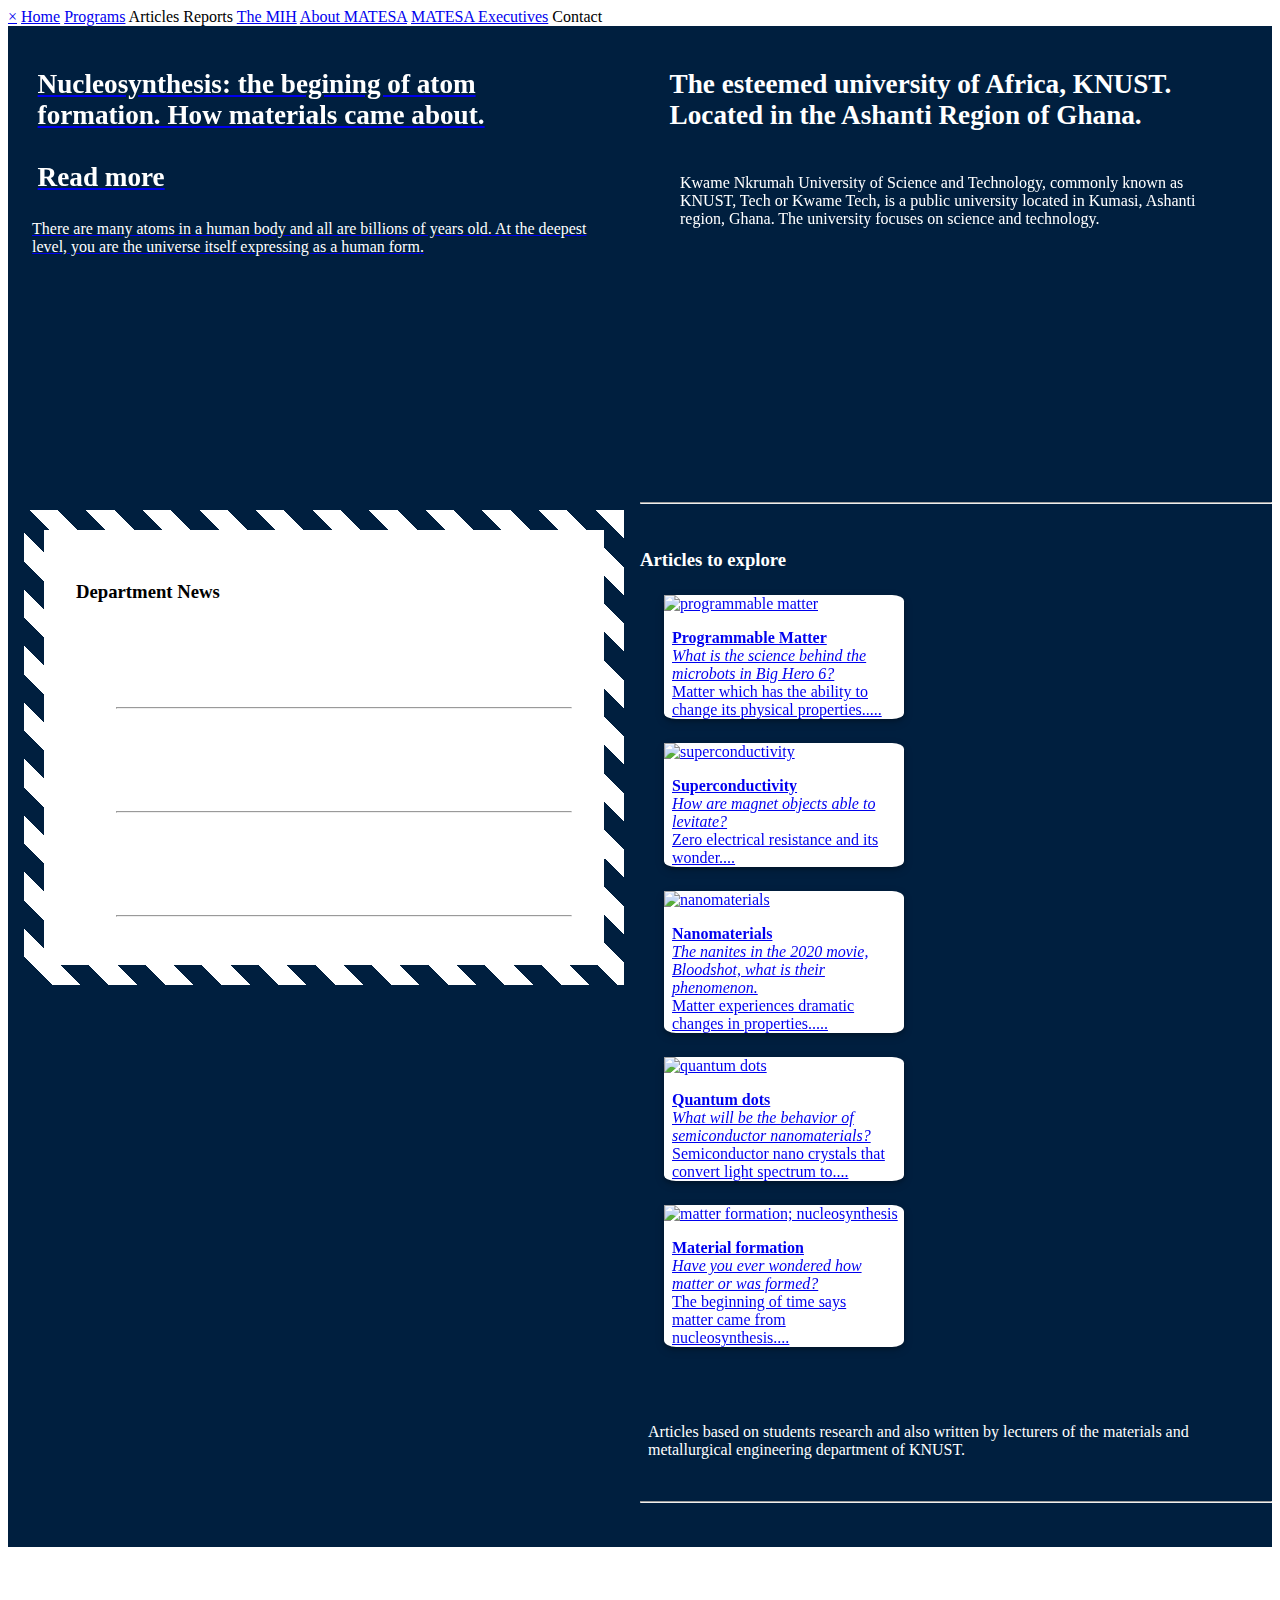
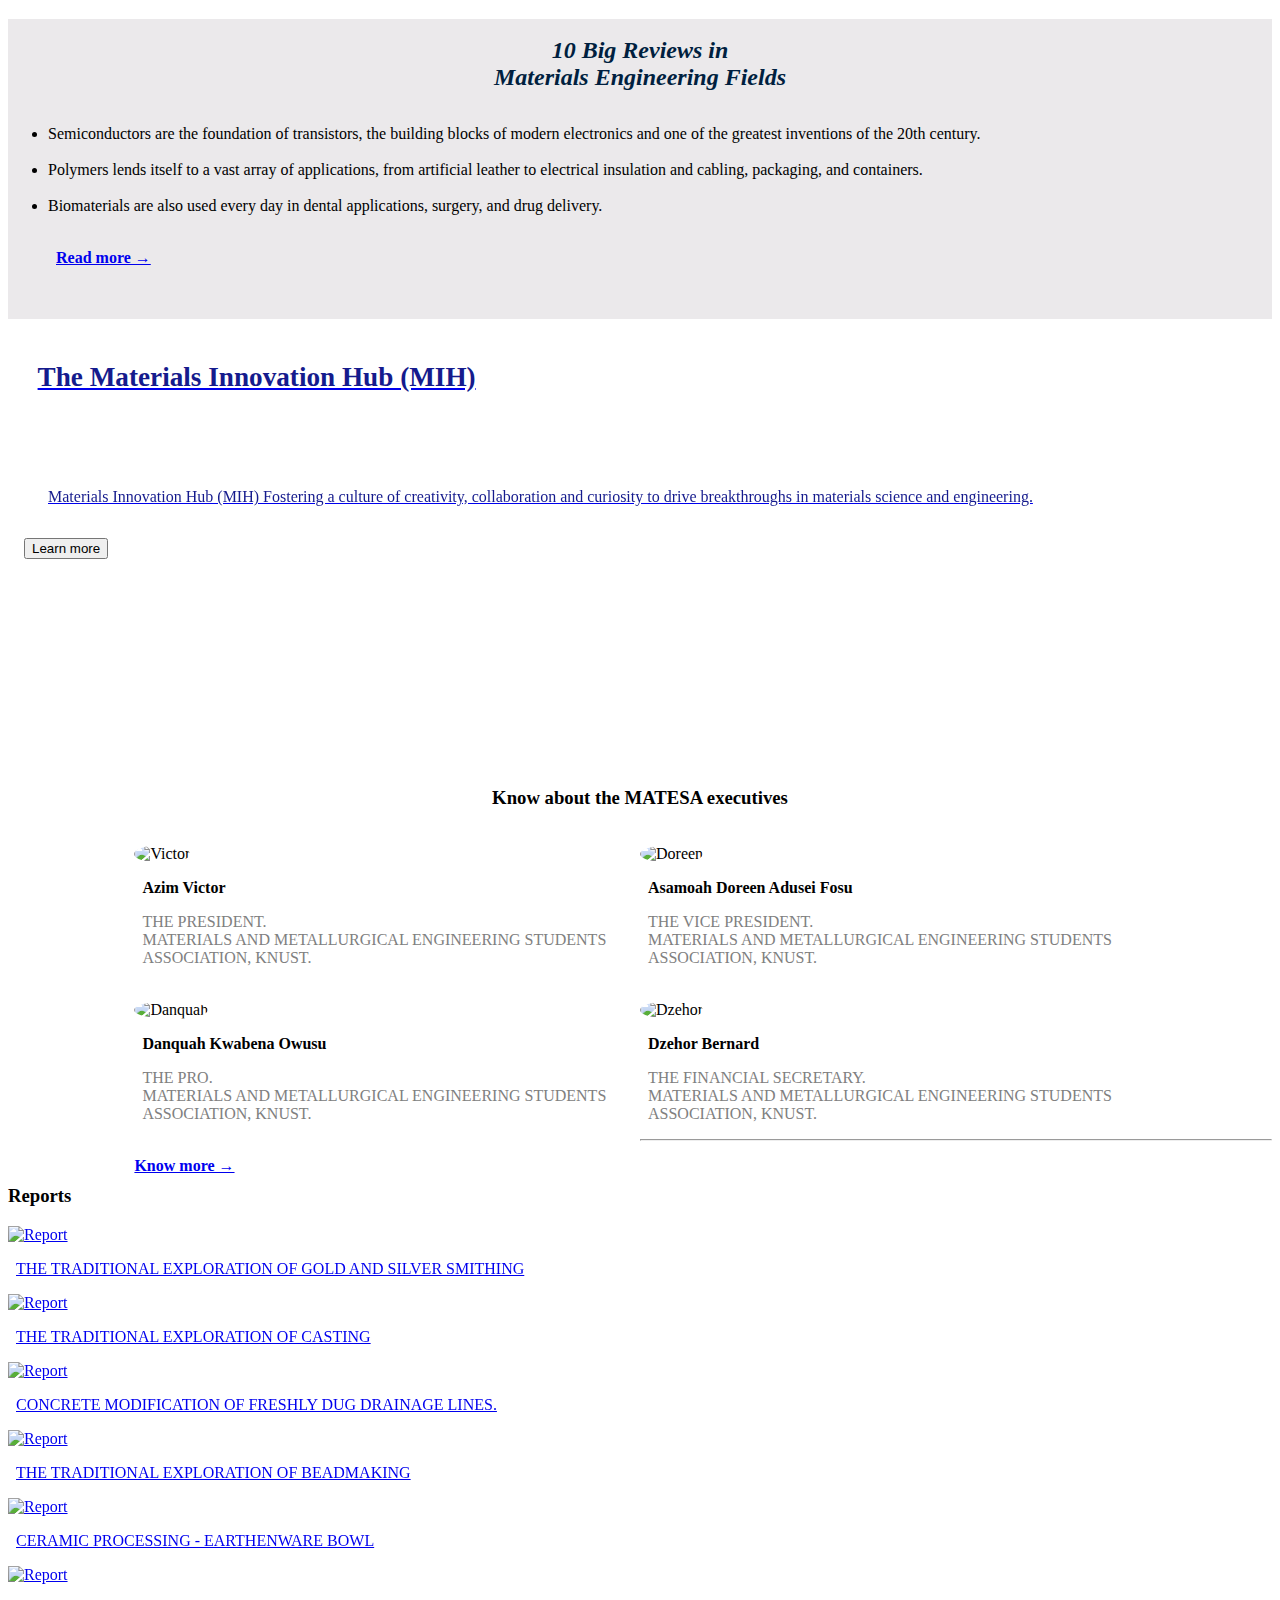
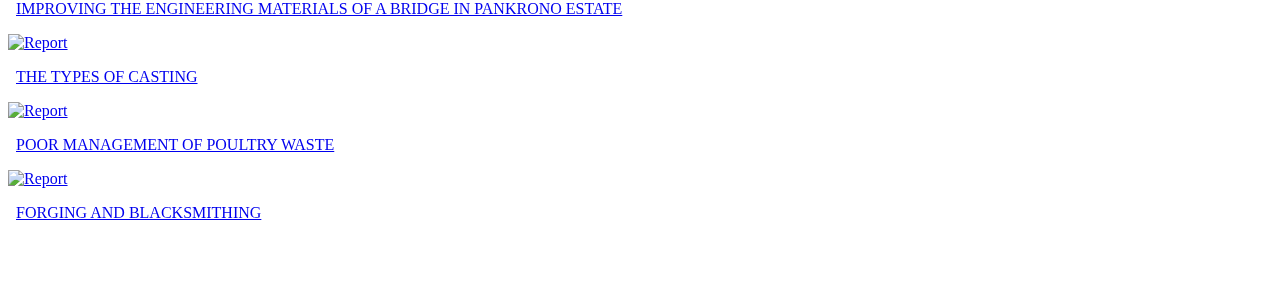
==== index.html @ d910dcb6 "Add files via upload" ====
<!doctype html>
<html>
<head>
<link rel="icon" type="image/x-icon" href="images/matfav.jpg">
<title>MATESA-KNUST | Official Website</title>
    <meta name="description" content="Welcome to the Materials and Metallurgical Engineering Student Association of KNUST, MATESA! Join us to explore innovative research, networking opportunities, events, and resources tailored for students passionate about materials science and engineering. Connect, collaborate, and advance your career in the field!">
    <meta name="keywords" content="MATESA, Materials Engineering, Metallurgical Engineering, KNUST, student association, materials science, metallurgy, engineering students, networking, workshops, research, events, career development, Ghana">
    <meta property="og:image" content="https://matesa.space/images/matfav.jpg" />
    <meta property="og:locale" content="en_US">
    <meta property="og:type" content="website">
    <meta property="og:title" content="MATESA-KNUST | Official Website">
    <meta property="og:description" content="Welcome to the Materials and Metallurgical Engineering Student Association of KNUST, MATESA! Join us to explore innovative research, networking opportunities, events, and resources tailored for students passionate about materials science and engineering. Connect, collaborate, and advance your career in the field!">
        <meta name="google-site-verification" content="nhmXtWxmlncE8xKcXKMCaOR6PFaYbpcHimrVb9U2iRY" />
    <meta property="og:url" content="https://matesa.space">
    <meta property="og:site_name" content="MATESA-KNUST | Official Website">
<meta charset="utf-8">
<meta name="viewport" content="width=device-width, initial-scale=1">
<meta http-equiv="X-UA-Compatible" content="IE=edge">
<link rel="stylesheet" href="https://fonts.googleapis.com/css?family=Sofia">
<link rel="author" href="https://t.me/Sly_J7">
<link href="https://css-tricks.com/snippets/css/using-font-face/" rel="stylesheet">
<link rel="stylesheet" href="https://cdnjs.cloudflare.com/ajax/libs/font-awesome/4.7.0/css/font-awesome.min.css">
<link rel="stylesheet" type="text/css" href="matesa.css" >
<script type="text/javascript" src="matesa.js"></script>
<style>
.exeImage
{
 width: 70%; 
 margin: auto; 
 aspect-ratio: 1/1; 
 border-radius: 50%;
}
.matNews
{
border: 20px solid #001F3F;
  border-image: repeating-linear-gradient(
      45deg,
      #001F3F,
      #001F3F 20px,
      white 20px,
      white 40px
    )
    20; width:auto;
    background-color: white;
}
.r1Adv 
/*same r1 buh different box shadow due to appearance on coloured background */
{
  background-color: white;
  margin: 1.5em;
  width: 15em;
  white-space: normal;
  border-radius: 5%;
  position: relative;
  box-shadow: 0 4px 8px 0 #F2F6FB, 0 6px 20px 0 #F2F6FB;
  box-sizing: border-box;
}
.article-flier
{
  color: #EBE9EB;
  margin: 0;
  padding: 0;
  height: 90vh;
  display: flex;
  flex-direction: column;
  justify-content: flex-end;
  box-sizing: border-box;
}
.article-flier h3, p
{
  margin-left: 0.5em;
  margin-right: 1em;
}
.column
{
 width: 100%;
 display: flex;
 flex-direction: column;
 background-color: #001F3F;
}
.col1, .col2
{
 width: 100%%;
}
.col2
{
 background-color: white;
}
.executives
{
 width:100%; 
 margin:0 1em;
}
@media only screen and (min-width: 550px) {
.exeImage
{
 width: 50%;
 }
.executives
{
 width: 80%;
 margin: auto;
}
 .column
{
 display: flex;
 flex-direction: row;
 background-color: #001F3F;
 margin: 0;
 width: 100%;
 color: white;
 }
.column hr
{
 background-color: white;
}
.col1, .col2
{
 width: 50%;
 margin: 0;
 background-color: #001F3F;
 }
 .article-flier
{
  width: 100%;
  aspect-ratio: 16/9;
  padding: 1em;
  height: auto;
  margin: auto;
  display: block;
 }
.matNews
{
 padding: 2em;
 margin: 1em;
 }
.r1Adv 
{
 box-shadow: 0 2px 4px 0 rgba(0, 0, 0, 0.2), 0 3px 10px 0 rgba(0, 0, 0, 0.2);
 }
}
@media only screen and (min-width: 650px) {
.exeImage
{
 width: 30%;
 }
}
@media only screen and (min-width: 850px) {
.column
{
 display: flex;
 flex-direction: row;
 background-color: #001F3F;
 }
.col1, .col2
{
 width: 50%;
 margin: 0;
 background-color: #001F3F;
 }
 .article-flier
{
  width: 100%;
  aspect-ratio: ;
  padding: 1em;
  height: 50vh;
  margin: auto;
  display: block;
 }
}
</style>

<!-- side navigation menu -->
<div id="mySidenav" class="sidenav">
 <a href="javascript:void(0)" class="closebtn" onclick="closeNav()">&times;</a>
  <a href="index.html">Home</a>
  <a href="Programs.html">Programs</a>
  <a onclick="message()">Articles</a>
  <a onclick="reports.html">Reports</a>
   <a href="MIH.html">The MIH</a>
  <a href="aboutmatesa.html">About MATESA</a>
  <a href="executives.html">MATESA Executives</a>
  <a onclick="message()">Contact</a>
</div>
</head>


<div id="main">
<!-- all page content inside this div are pushed when the sidenav is in action-->
               <body id="body">
<div class="column">
 <div class="col1">

<a href="nucleosynthesis.html">
<div class="article-flier"style="background-image:url(matpictures/nucleosynthesis.WEBP);background-repeat: no-repeat;
  background-size: cover;
  background-position: center;" title="Matter formation">

<h3 style="font-size: 1.7em;color: white;-webkit-backdrop-filter: blur(0.5em);
  backdrop-filter: blur(0.5em);">Nucleosynthesis: the begining of atom formation. How materials came about.<br /><br /> Read more</h3>
<p style="color: white;">There are many atoms in a human body and all are billions of years old. At the deepest level, you are the universe itself expressing as a human form.</p>
</div>
</a>

<br />


<!-- a section of news -->
<div class="matNews" id="department">
<h3 style="color: black;">Department News</h3>
<ol type="a">
<li>
<p id="n1">Students are informed that the KNUST lecturers assessment is accessible from March 18 to April 5, 2024.</p>
<p class="date"> -March 19, 2024</p>
</li>

<hr style="height: auto; background-color: blue;" />

<li>
<p id="n2">All students are advised to pay their school fees before the End of Semester Examination.</p>
<p class="date"> -February 23, 2024</p>
</li>

<hr style="height: auto; background-color: blue;" />

<li>
<p id="n3">All students are advised to undergo the Mandatory Medical Examination before the End of Semester Examination.</p>
<p class="date"> -February 8, 2024</p>
</li>

<hr style="height: auto; background-color: blue;" id="hr"/>

</ol>
</div><!-- end of news section -->



<script src="">
</script>



 </div><!-- end of col1 -->
 <div class="col2">
 <div title="KNUST" class="article-flier"style="background-image:url(matpictures/Knust.jpg);background-repeat: no-repeat;
  background-size: cover;
  background-position: center;">
<h3 style="font-size: 1.7em;color: white;">The esteemed university of Africa, KNUST. Located in the Ashanti Region of Ghana.</h3>
<p style="color: white; background-color: ; -webkit-backdrop-filter: blur(0.5em);
  backdrop-filter: blur(0.5em); padding: 1em;">Kwame Nkrumah University of Science and Technology, commonly known as KNUST, Tech or Kwame Tech, is a public university located in Kumasi, Ashanti region, Ghana. The university focuses on science and technology.</p>
</div>
<br />
<hr />
<br />
<!-- New articles realeased -->
<h3>Articles to explore</h3>
<div class="report" style="filter: blur(0);
  -webkit-filter: blur(0);">

<a href="programmable-matter.html" target="_blank">
 <div class="r1Adv">
<img src="matpictures/programmable-matter2.JPG" alt="programmable matter"/>
<p><b>Programmable Matter</b><br />
<i>What is the science behind the microbots in Big Hero 6?</i><br />
Matter which has the ability to change its physical properties.....</p>
 </div>
 </a>
 
 <a href="Superconductivity.html" target="_blank">
 <div class="r1Adv">
<img src="matpictures/I8.jpg" alt="superconductivity"/>
<p><b>Superconductivity</b><br />
<i>How are magnet objects able to levitate?</i><br />
Zero electrical resistance and its wonder....</p>
 </div>
 </a>
 
  <a href="nanomaterials.html" target="_blank">
 <div class="r1Adv">
<img src="matpictures/nano2.JPG" alt="nanomaterials"/>
<p><b>Nanomaterials</b><br />
<i>The nanites in the 2020 movie, Bloodshot, what is their phenomenon.</i><br />
Matter experiences dramatic changes in properties.....</p>
 </div>
 </a>
 
 <a href="quantum-dots.html" target="_blank">
 <div class="r1Adv">
<img src="matpictures/I5.JPG" alt="quantum dots"/>
<p><b>Quantum dots</b><br />
<i>What will be the behavior of semiconductor nanomaterials?</i><br />
Semiconductor nano crystals that convert light spectrum to....</p>
 </div>
 </a>
 
 <a href="nucleosynthesis.html" target="_blank">
 <div class="r1Adv">
<img src="matpictures/nucleo3.JPG" alt="matter formation; nucleosynthesis"/>
<p><b>Material formation</b><br />
<i>Have you ever wondered how matter or was formed?</i><br />
The beginning of time says matter came from nucleosynthesis....</p>
 </div>
 </a>
 
</div><!-- end of article section -->
<br />
<br />
<p>Articles based on students research and also written by lecturers of the materials and metallurgical engineering department of KNUST.</p>
<br />
<hr />
<br />
<br />

 </div><!-- end of col2 -->
</div><!-- end of column div -->


<br />
<br />
<br />
<br />


<div style="background-color: #EBE9EB">
<br />
<h2 style="text-align: center; margin: auto; color: #001F3F;"><i>10 Big Reviews in <br />Materials Engineering Fields</i></h2><br />
<p>
<ul>
<li> Semiconductors are the foundation of transistors, the building blocks of modern electronics and one of the greatest inventions of the 20th century.</li><br />
<li>Polymers lends itself to a vast array of applications, from artificial leather to electrical insulation and cabling, packaging, and containers.</li><br />
<li>Biomaterials are also used every day in dental applications, surgery, and drug delivery. 
</li><br />
<a href="Programs.html">
<p><b>Read more &rarr; </b></p>
</a>
</ul>
</p>
<br />
<br />
</div><!-- end of colored div -->

<a href="MIH.html">
<div title="The MIH" class="article-flier"style="background-image:url(matpictures/mih4.JPG);background-repeat: no-repeat;
  background-size: cover;
  background-position: center;">

<h3 style="font-size: 1.7em;color: #151B8D;">The Materials Innovation Hub (MIH)</h3>
<br />
<br />
<p style="color: #151B8D; background-color: ; -webkit-backdrop-filter: blur(0.7em);
  backdrop-filter: blur(0.7em); padding: 1em;">Materials Innovation Hub (MIH)
Fostering a culture of creativity, collaboration and curiosity to drive breakthroughs in materials science and engineering.</p>
<a href="MIH.html">
<button>Learn more</button>
</a>
<br />
</div>
</a>

<br />


<h3 style="text-align: center; margin: auto;">Know about the MATESA executives</h3>
<br />
<br />
<div class="executives">

<div style="width: 50%; float:right;">

<img src="matpictures/doreen.JPG" class="exeImage" alt="Doreen"/>
<p><b>Asamoah Doreen Adusei Fosu</b><p/>
<p style="color: #808080;text-transform: uppercase;">The Vice President.<br />
Materials and Metallurgical Engineering Students Association, KNUST.
</p>

<br />

<img src="matpictures/dzehor.JPG" class="exeImage" alt="Dzehor"/>
<p><b>Dzehor Bernard</b><p/>
<p style="color: #808080;text-transform: uppercase;">The Financial Secretary.<br />
Materials and Metallurgical Engineering Students Association, KNUST.
</p>

</div>
<!-- left section of members -->

<div style="width: 50%; float: left;">

<img src="matpictures/azim-victor.JPG" class="exeImage" alt="Victor"/>
<p><b>Azim Victor</b></p>
<p style="color: #808080;text-transform: uppercase;">The President.<br />
Materials and Metallurgical Engineering Students Association, KNUST.
</p>

<br />

<img src="matpictures/danquah.JPG" class="exeImage" alt="Danquah"/>
<p><b>Danquah Kwabena Owusu</b>
<p style="color: #808080;text-transform: uppercase;">The PRO.<br />
Materials and Metallurgical Engineering Students Association, KNUST.
</p>
<br />
<a href="executives.html" style=""> <b>Know more &rarr;</b></a>
</div>

</div>
<br />
<br />
<!-- another start of div class= content -->
<div class="content">
<hr />
<br />


<!-- Reports by students and lecturers of the department -->
<h3>Reports</h3>
<div class="report" style="filter: blur(0);
  -webkit-filter: blur(0);">

 <a href="matDoc/goldSmithing.pdf" type="document/pdf" target="_blank" id="pdfLink">
 <div class="r1" id="pdf">
<img src="matpictures/report.PNG" alt="Report"/>
<p> THE TRADITIONAL EXPLORATION OF GOLD AND SILVER SMITHING</p>
 </div>
 </a>
 

 <a href="matDoc/casting.pdf" type="document/pdf" target="_blank">
 <div class="r1">
<img src="matpictures/report.PNG" alt="Report"/>
<p> THE TRADITIONAL EXPLORATION OF CASTING</p>
 </div>
 </a>
 

 <a href="matDoc/concreteWall.pdf" type="document/pdf" target="_blank">
 <div class="r1">
<img src="matpictures/report.PNG" alt="Report"/>
<p> CONCRETE MODIFICATION OF FRESHLY DUG DRAINAGE LINES.</p>
 </div>
 </a>
 

 <a href="matDoc/beadmaking.pdf" type="document/pdf" target="_blank">
 <div class="r1">
<img src="matpictures/report.PNG" alt="Report"/>
<p> THE TRADITIONAL EXPLORATION OF BEADMAKING</p>
 </div>
 </a>
 

 <a href="matDoc/earthenware1.pdf" type="document/pdf" target="_blank">
 <div class="r1">
<img src="matpictures/report.PNG" alt="Report"/>
<p> CERAMIC PROCESSING - EARTHENWARE BOWL</p>
 </div>
 </a>
 

 <a href="matDoc/TRACY.pdf" type="document/pdf" target="_blank">
 <div class="r1">
<img src="matpictures/report.PNG" alt="Report"/>
<p> IMPROVING THE ENGINEERING MATERIALS OF A BRIDGE IN PANKRONO ESTATE</p>
 </div>
 </a>
 

 <a href="matDoc/KWAME NKRUMAH UNIVERSITY OF SCIENCE AND TECHNOLOGY 1.pdf" type="document/pdf" target="_blank">
 <div class="r1">
<img src="matpictures/report.PNG" alt="Report"/>
<p> THE TYPES OF CASTING</p>
 </div>
 </a>
 
 <a href="matDoc/POOR MANAGEMENT OF POULTRY WASTE 1.1 1 (2).pdf" type="document/pdf" target="_blank">
 <div class="r1">
<img src="matpictures/report.PNG" alt="Report"/>
<p> POOR MANAGEMENT OF POULTRY WASTE</p>
 </div>
 </a>
 

 <a href="matDoc/FORGING AND BLACKSMITHING.pdf" type="document/pdf" target="_blank">
 <div class="r1">
<img src="matpictures/report.PNG" alt="Report"/>
<p> FORGING AND BLACKSMITHING</p>
 </div>
 </a>

</div>
<br />
<br />





</div><!-- end of div class-->
</body>
<script type=text/javascript src="footer3.js">
</script>
</div><!-- end of main div -->
</html>
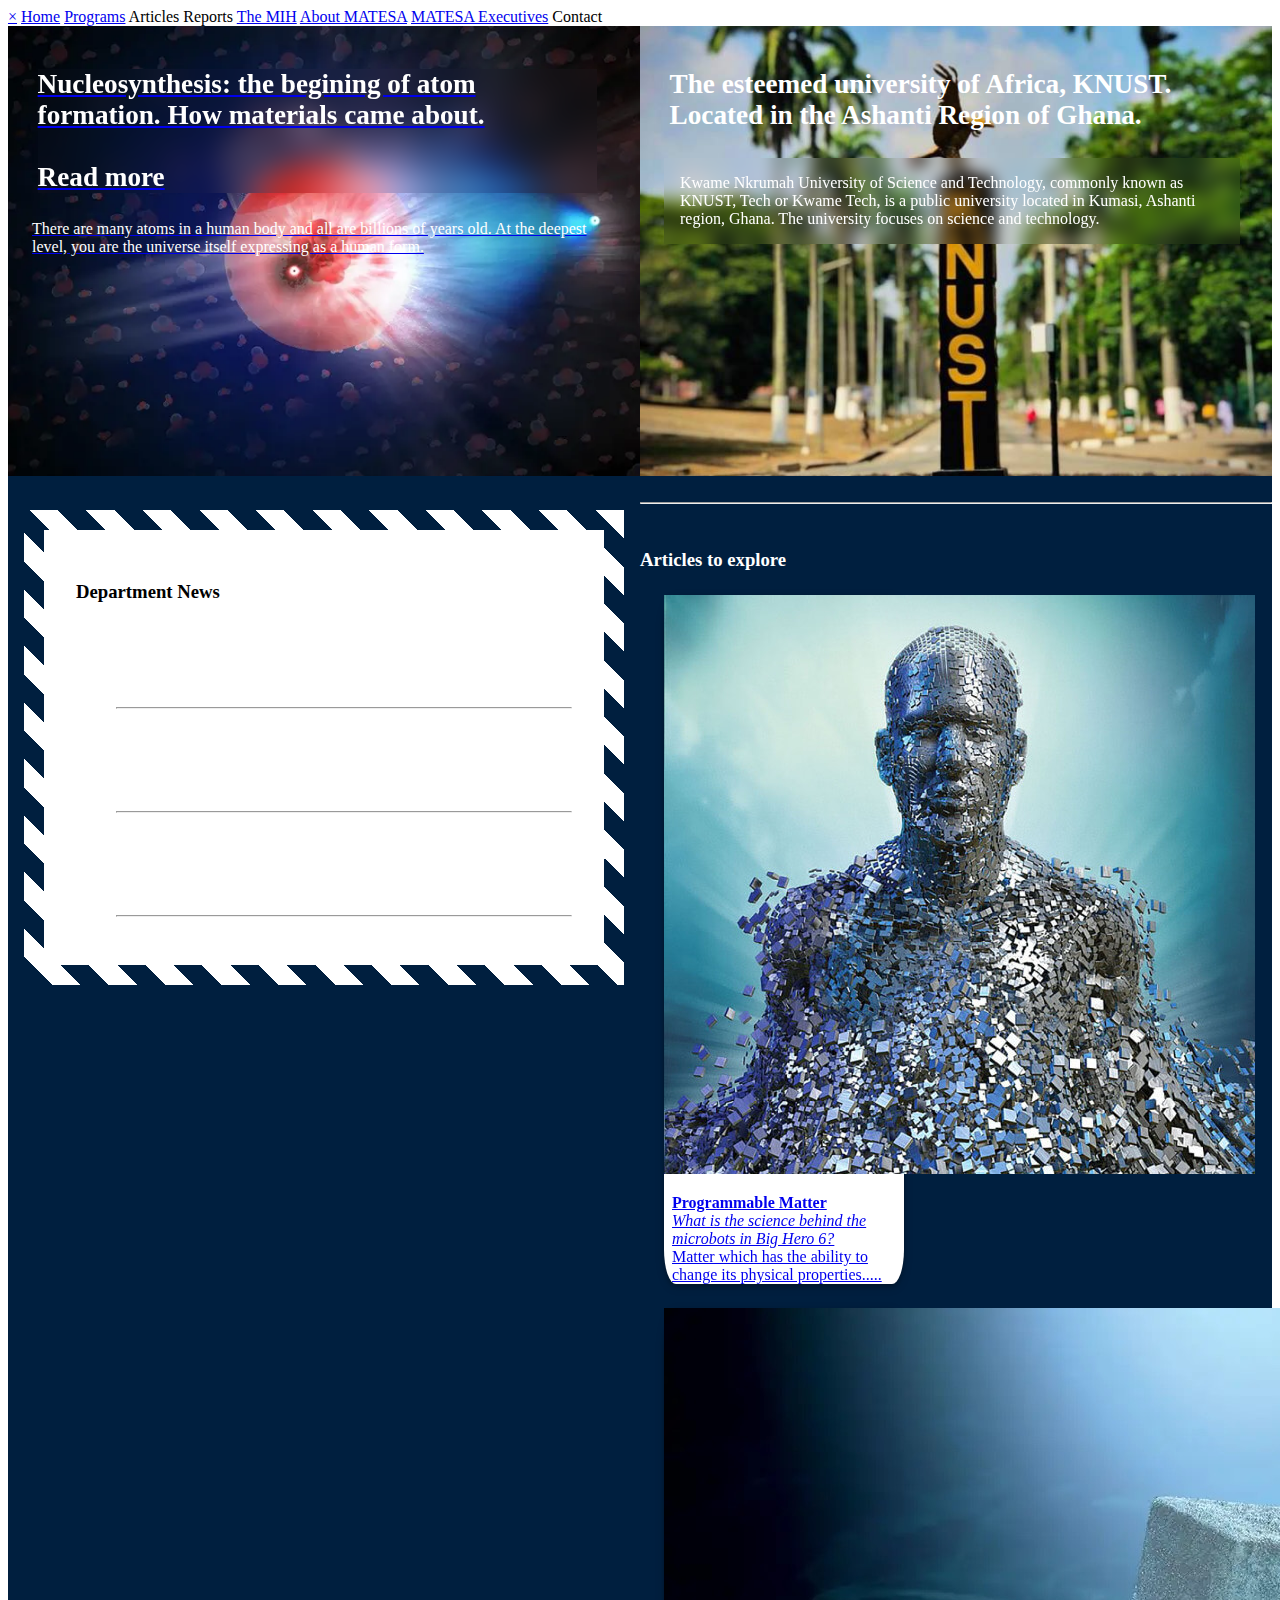
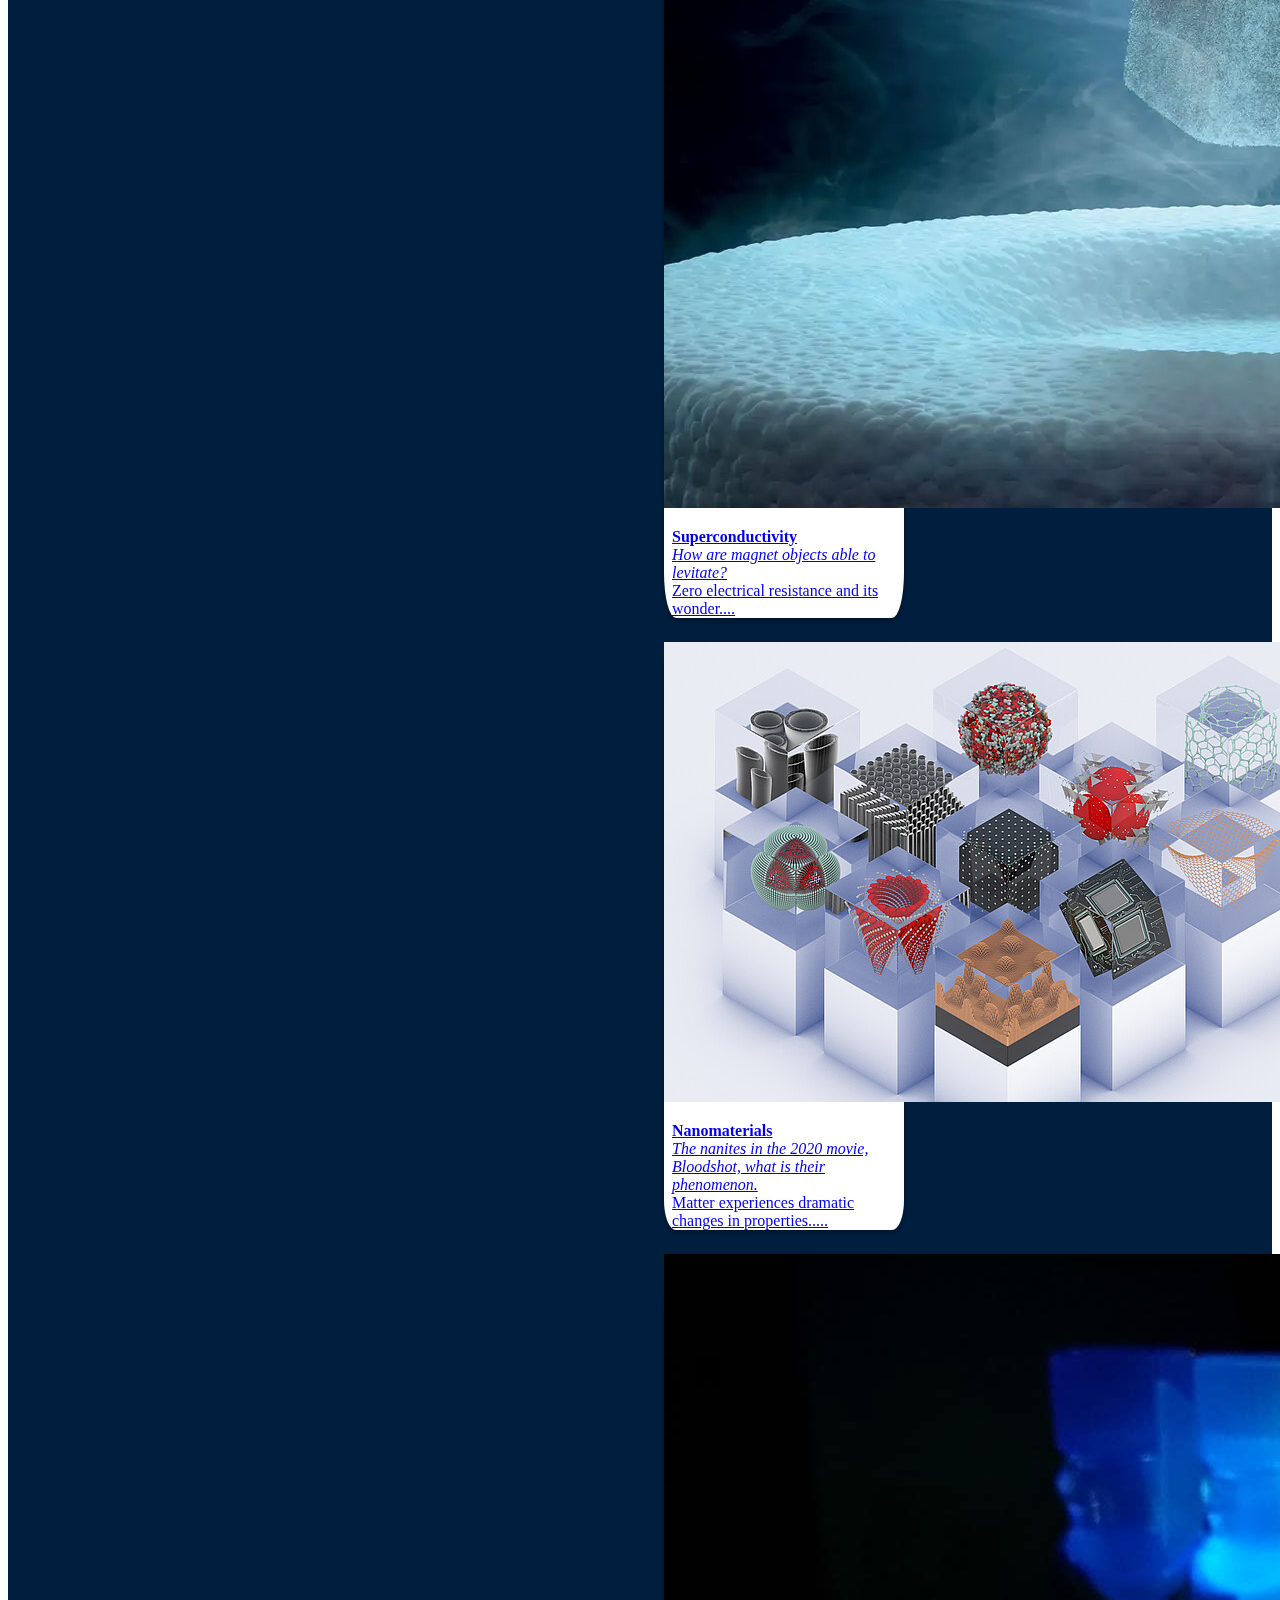
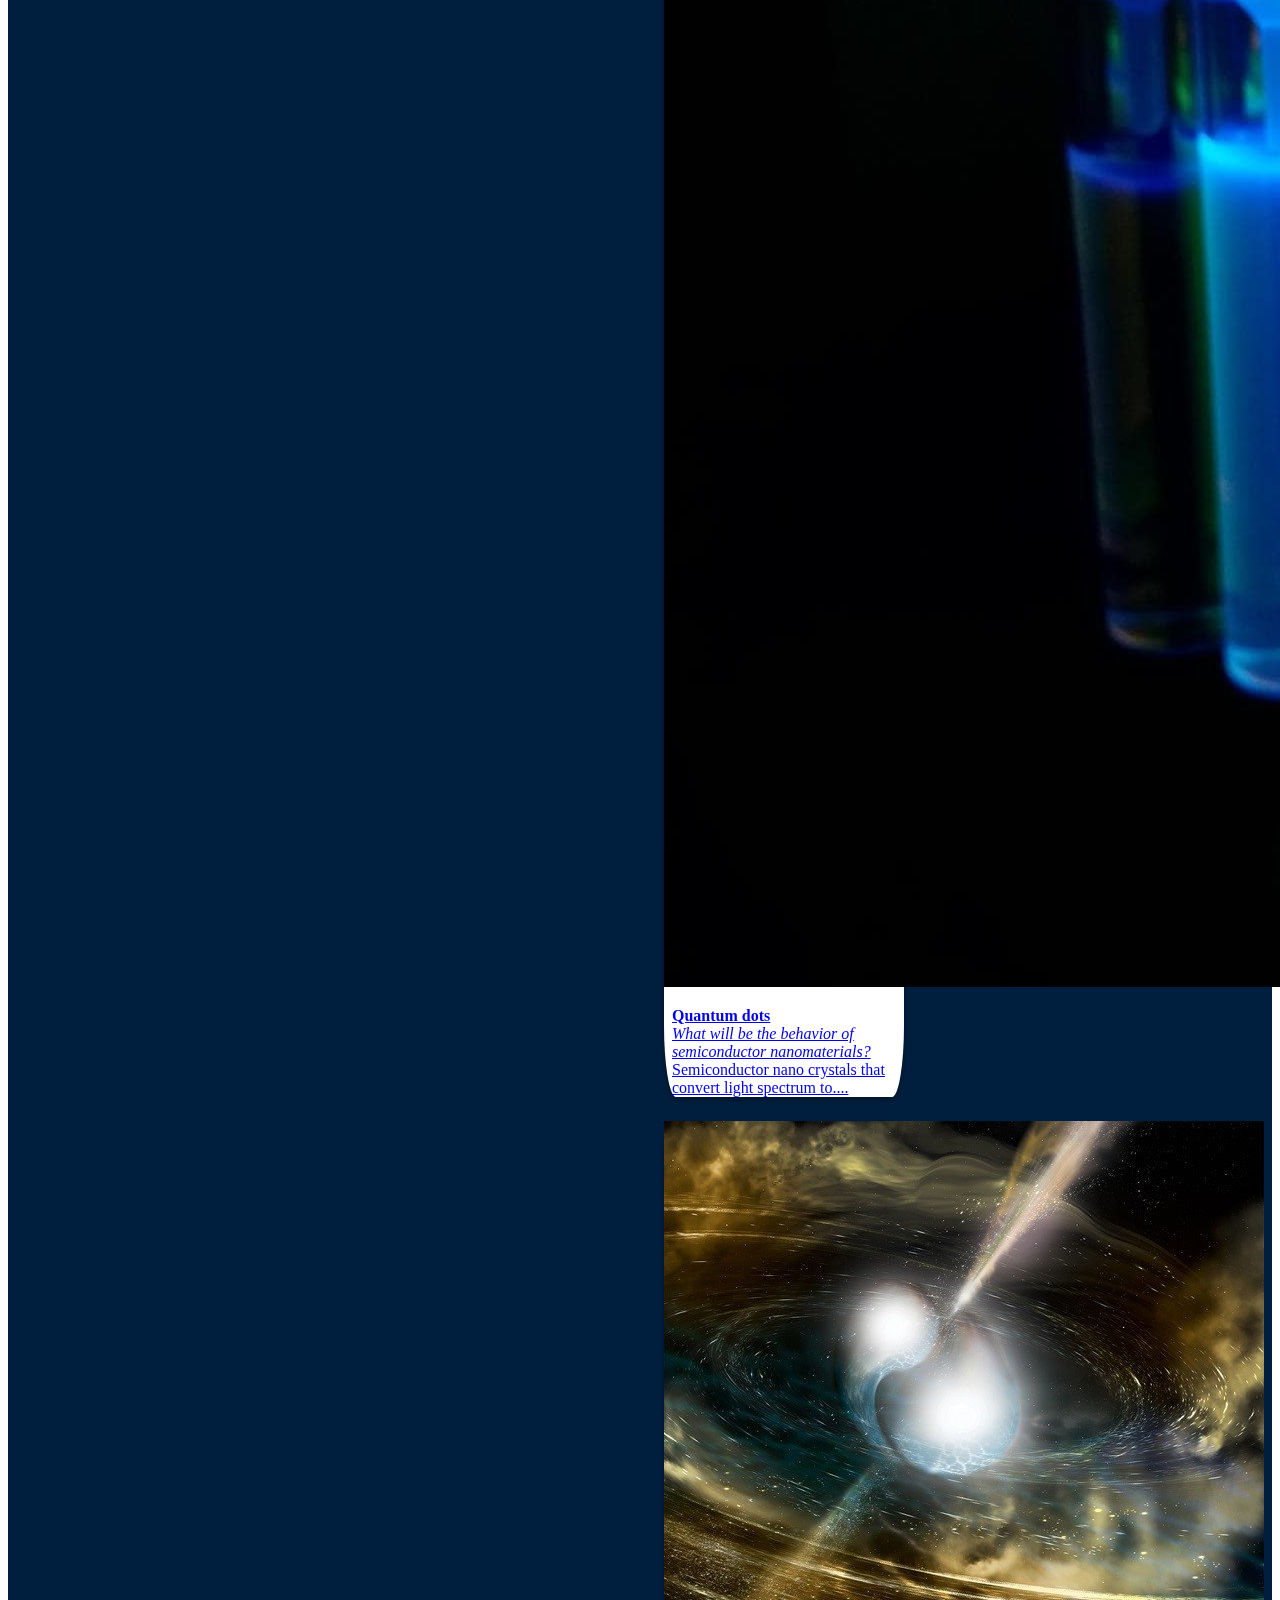
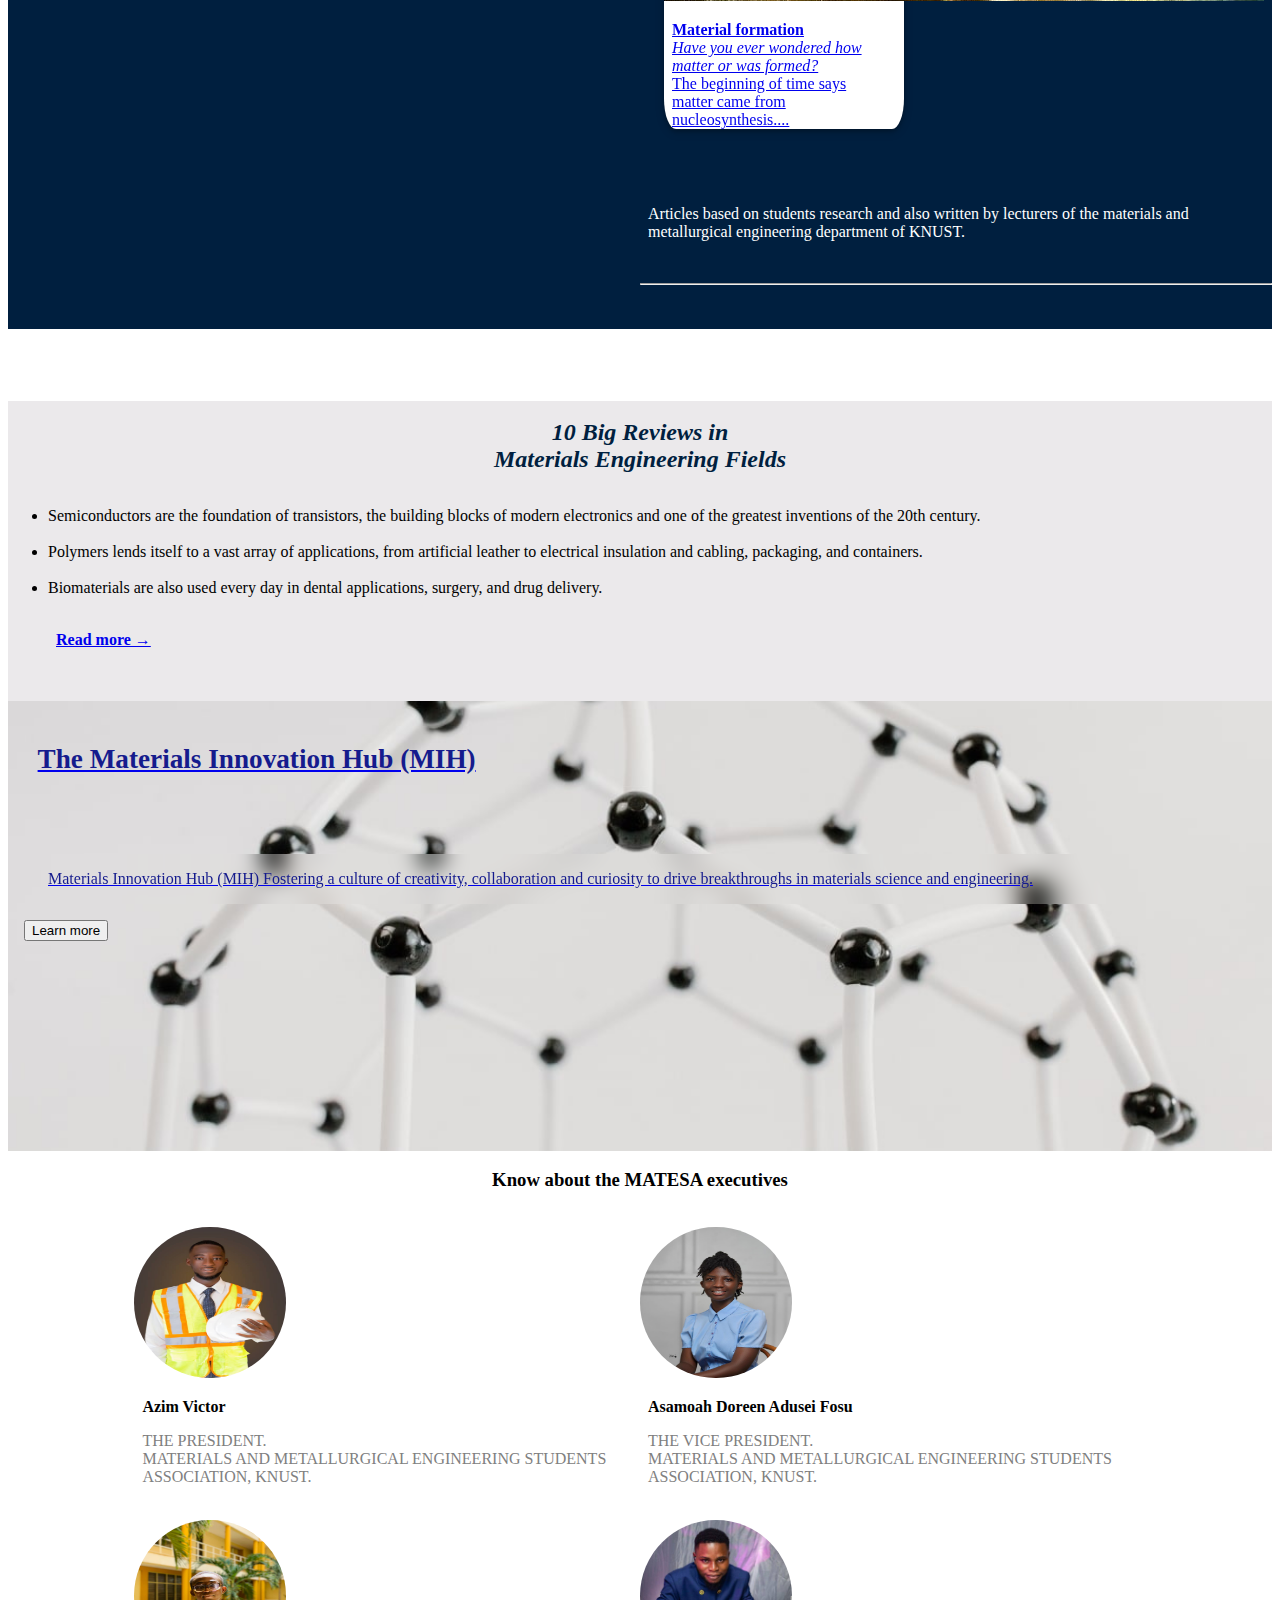
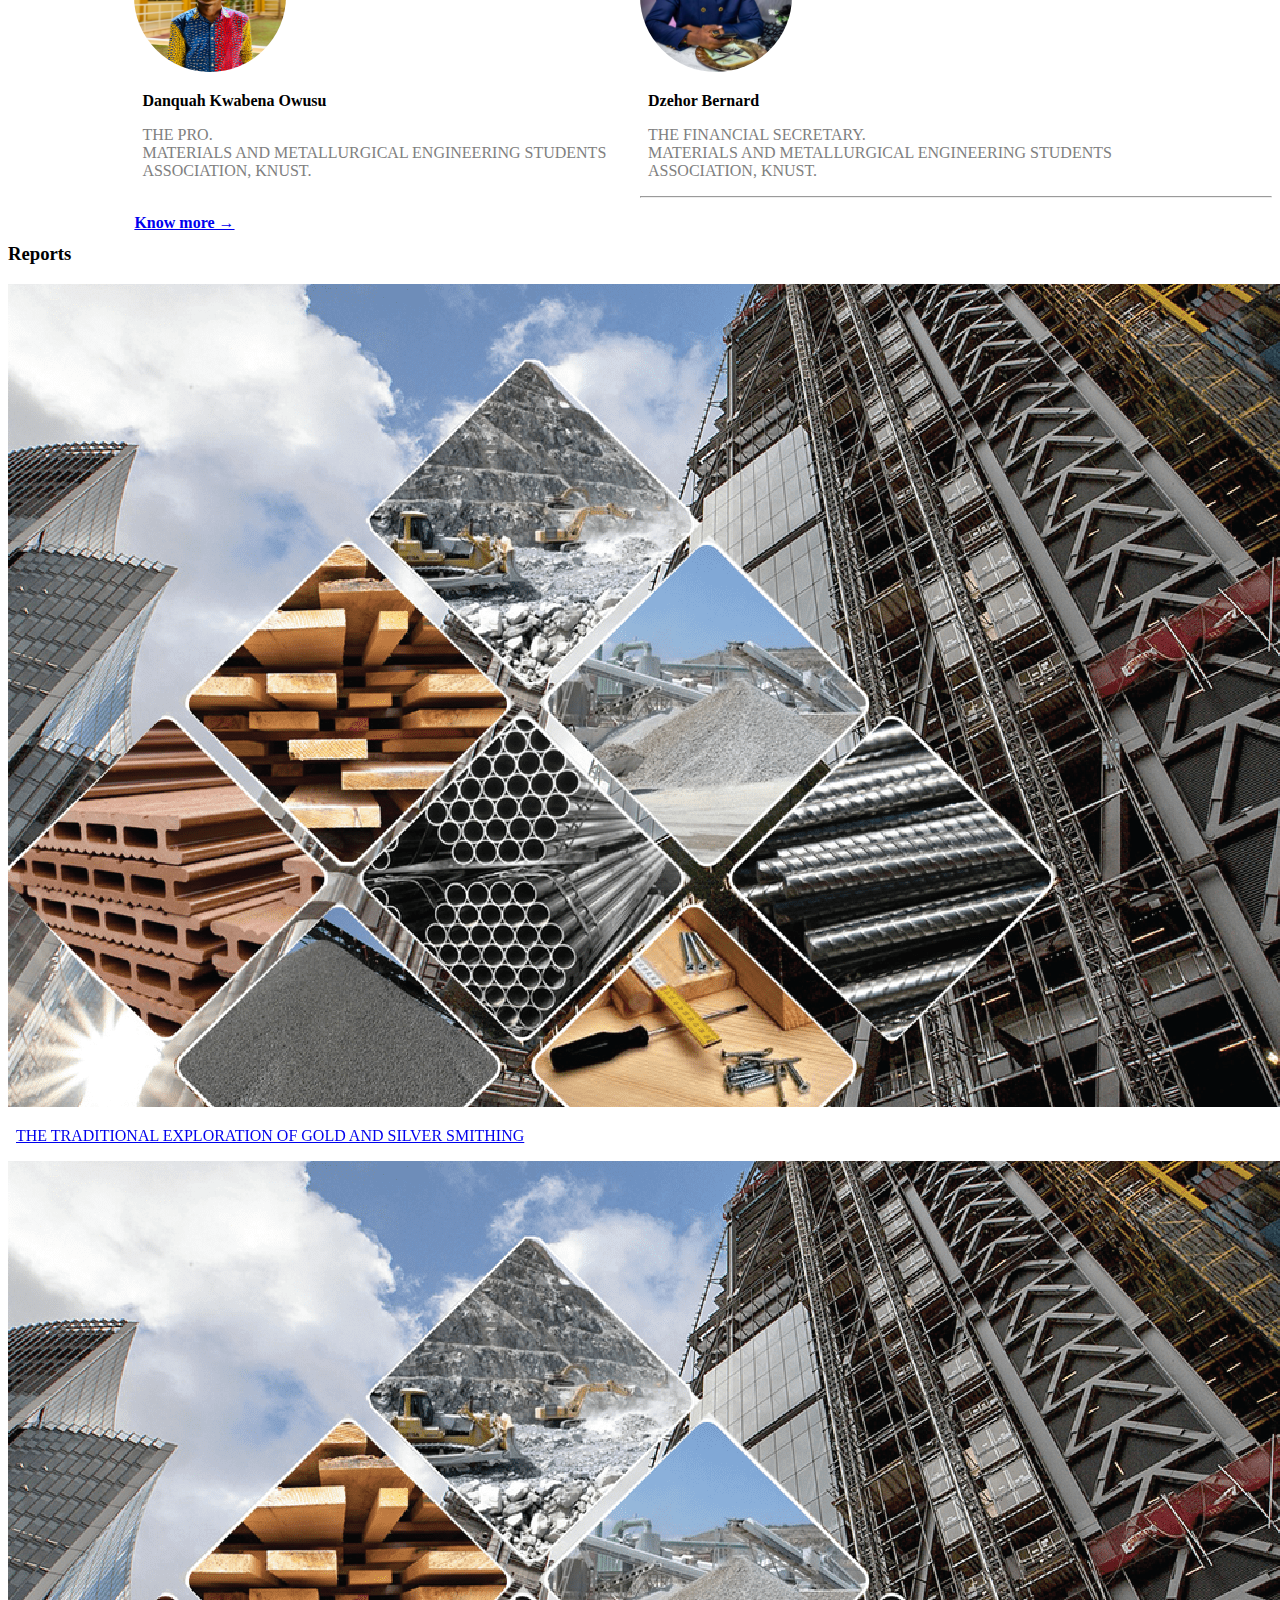
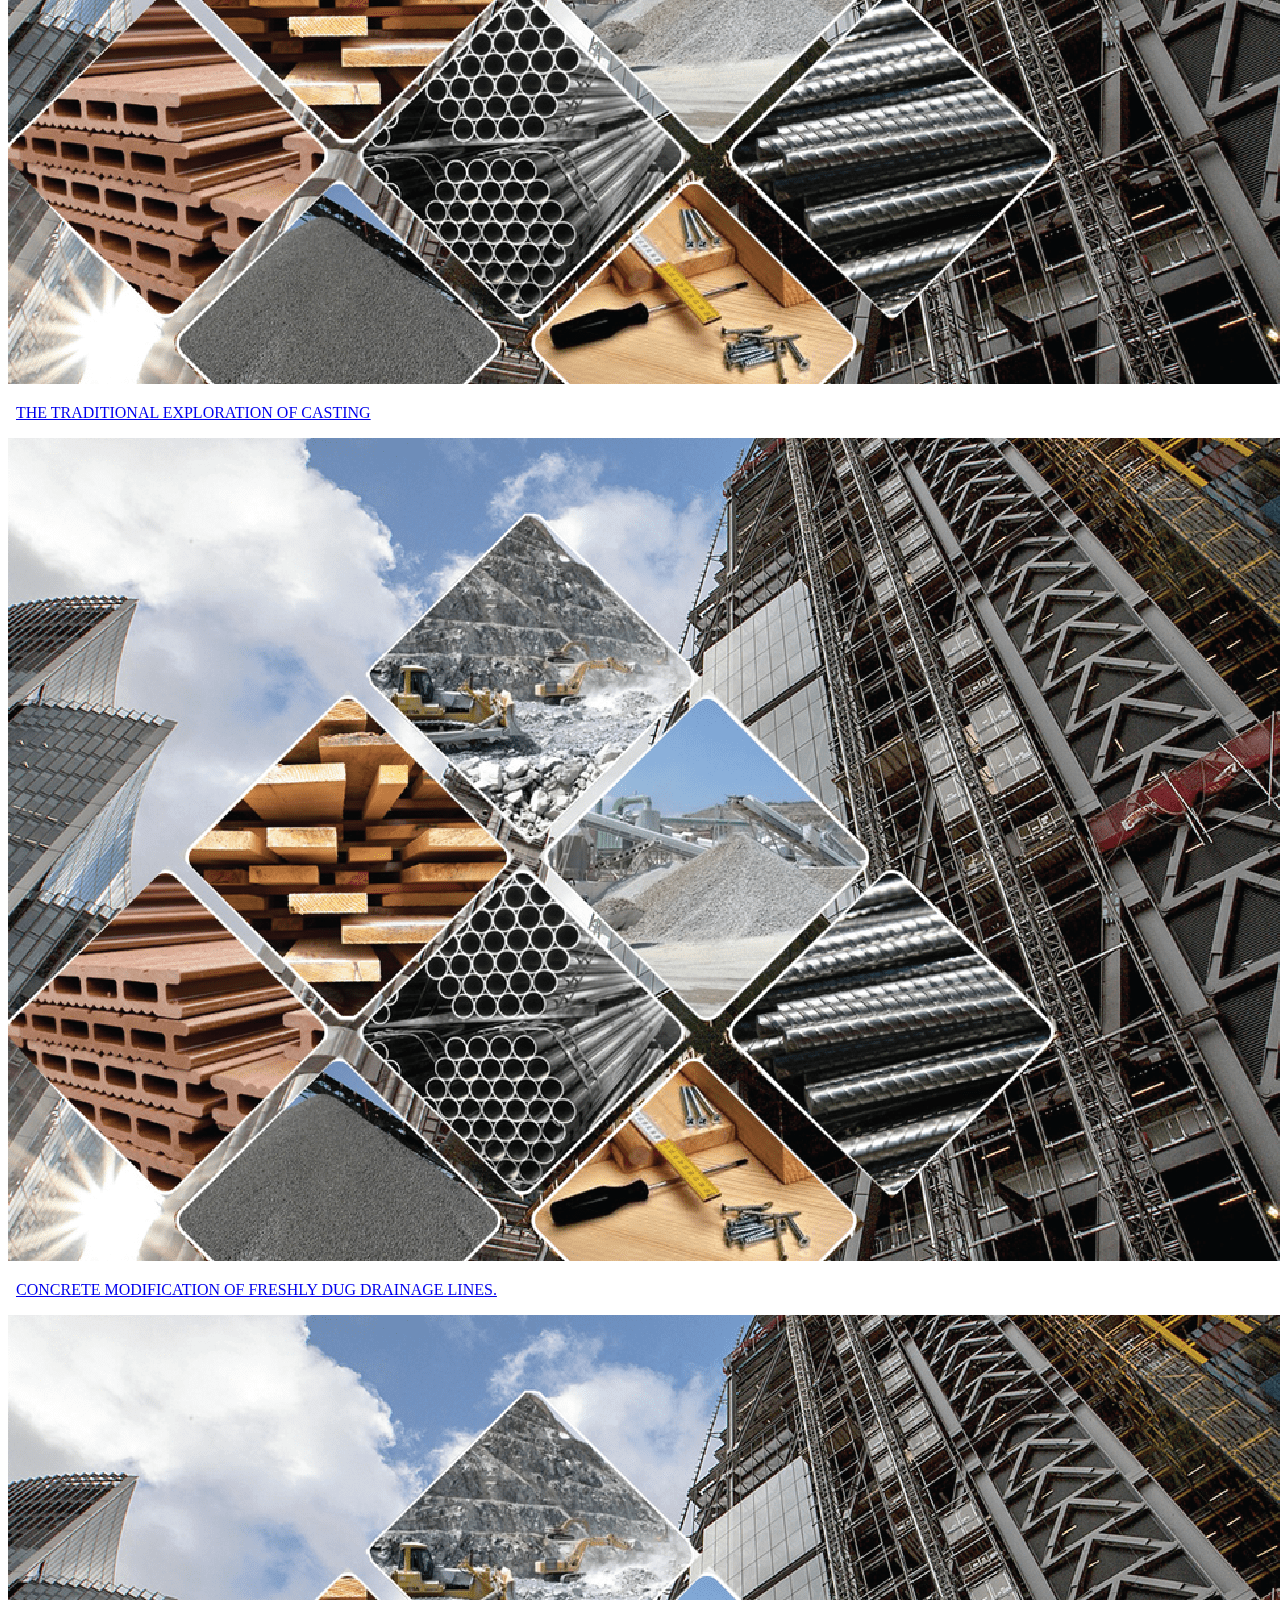
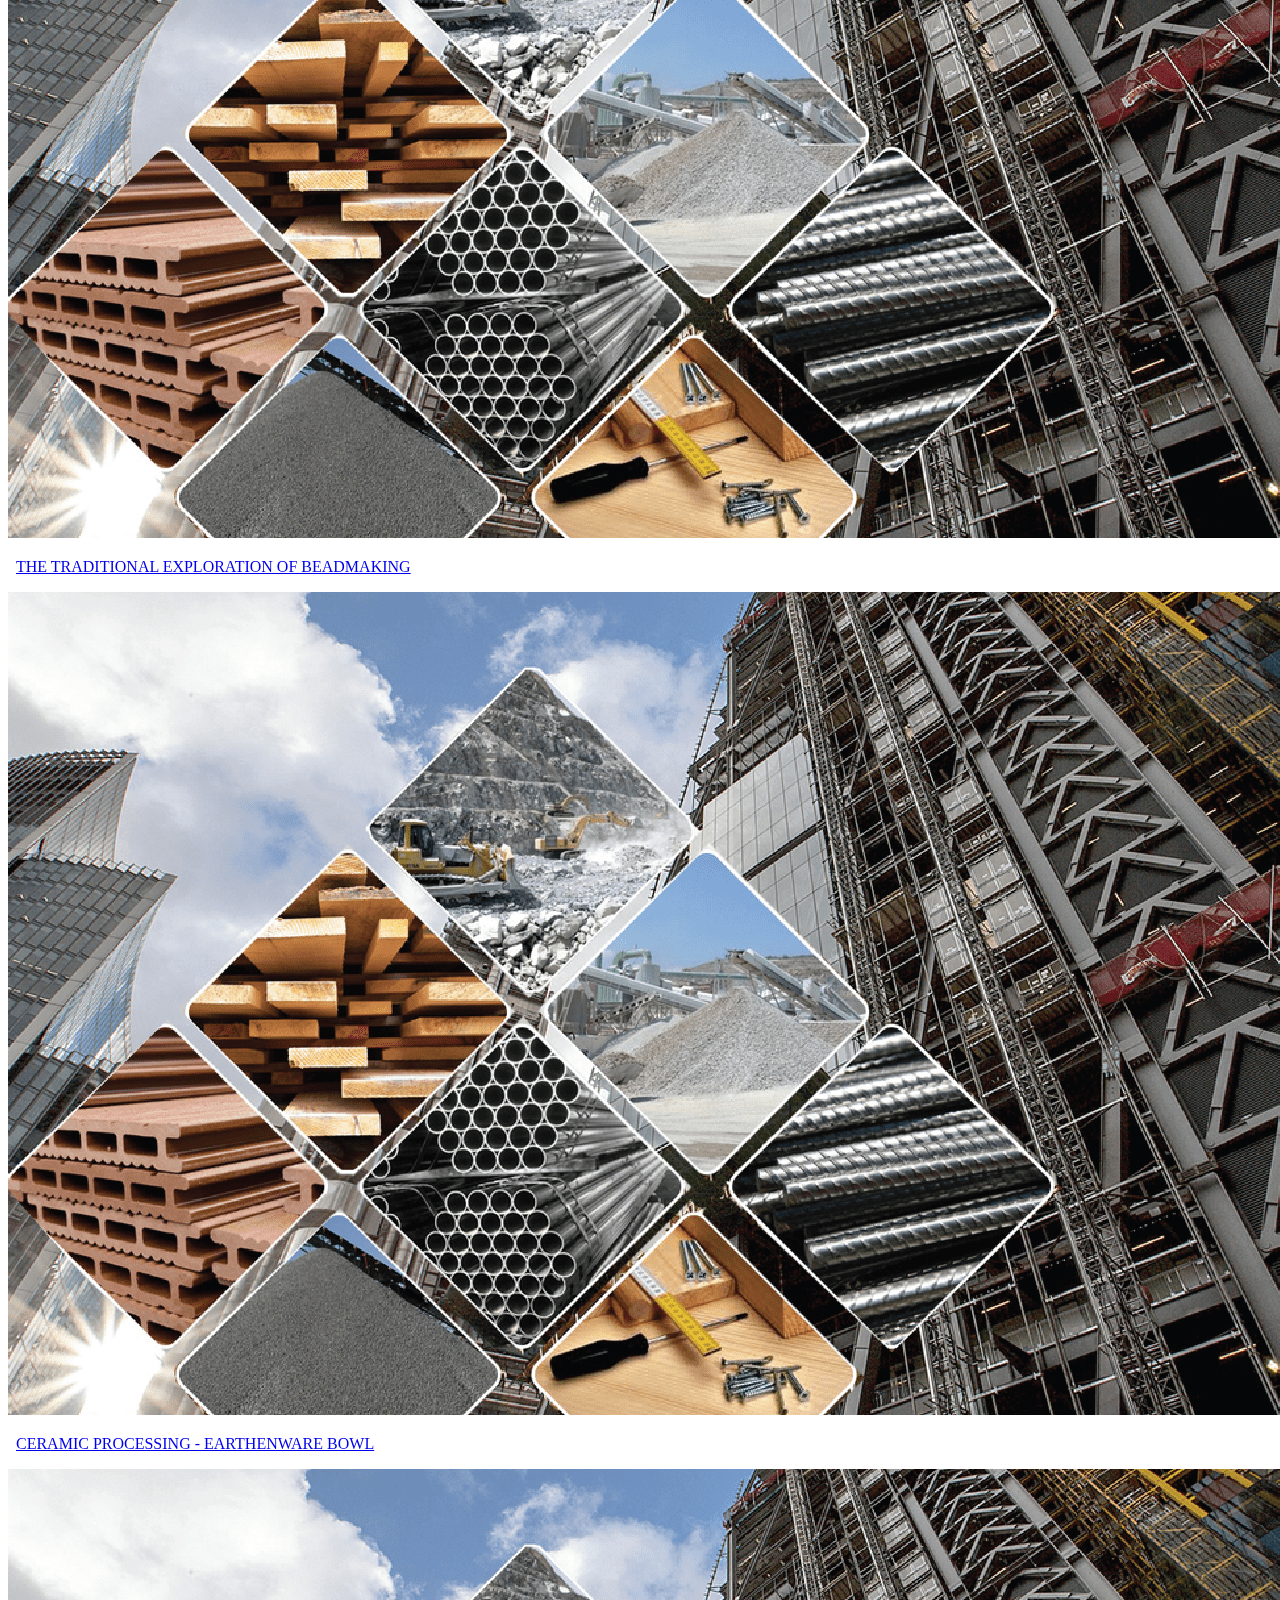
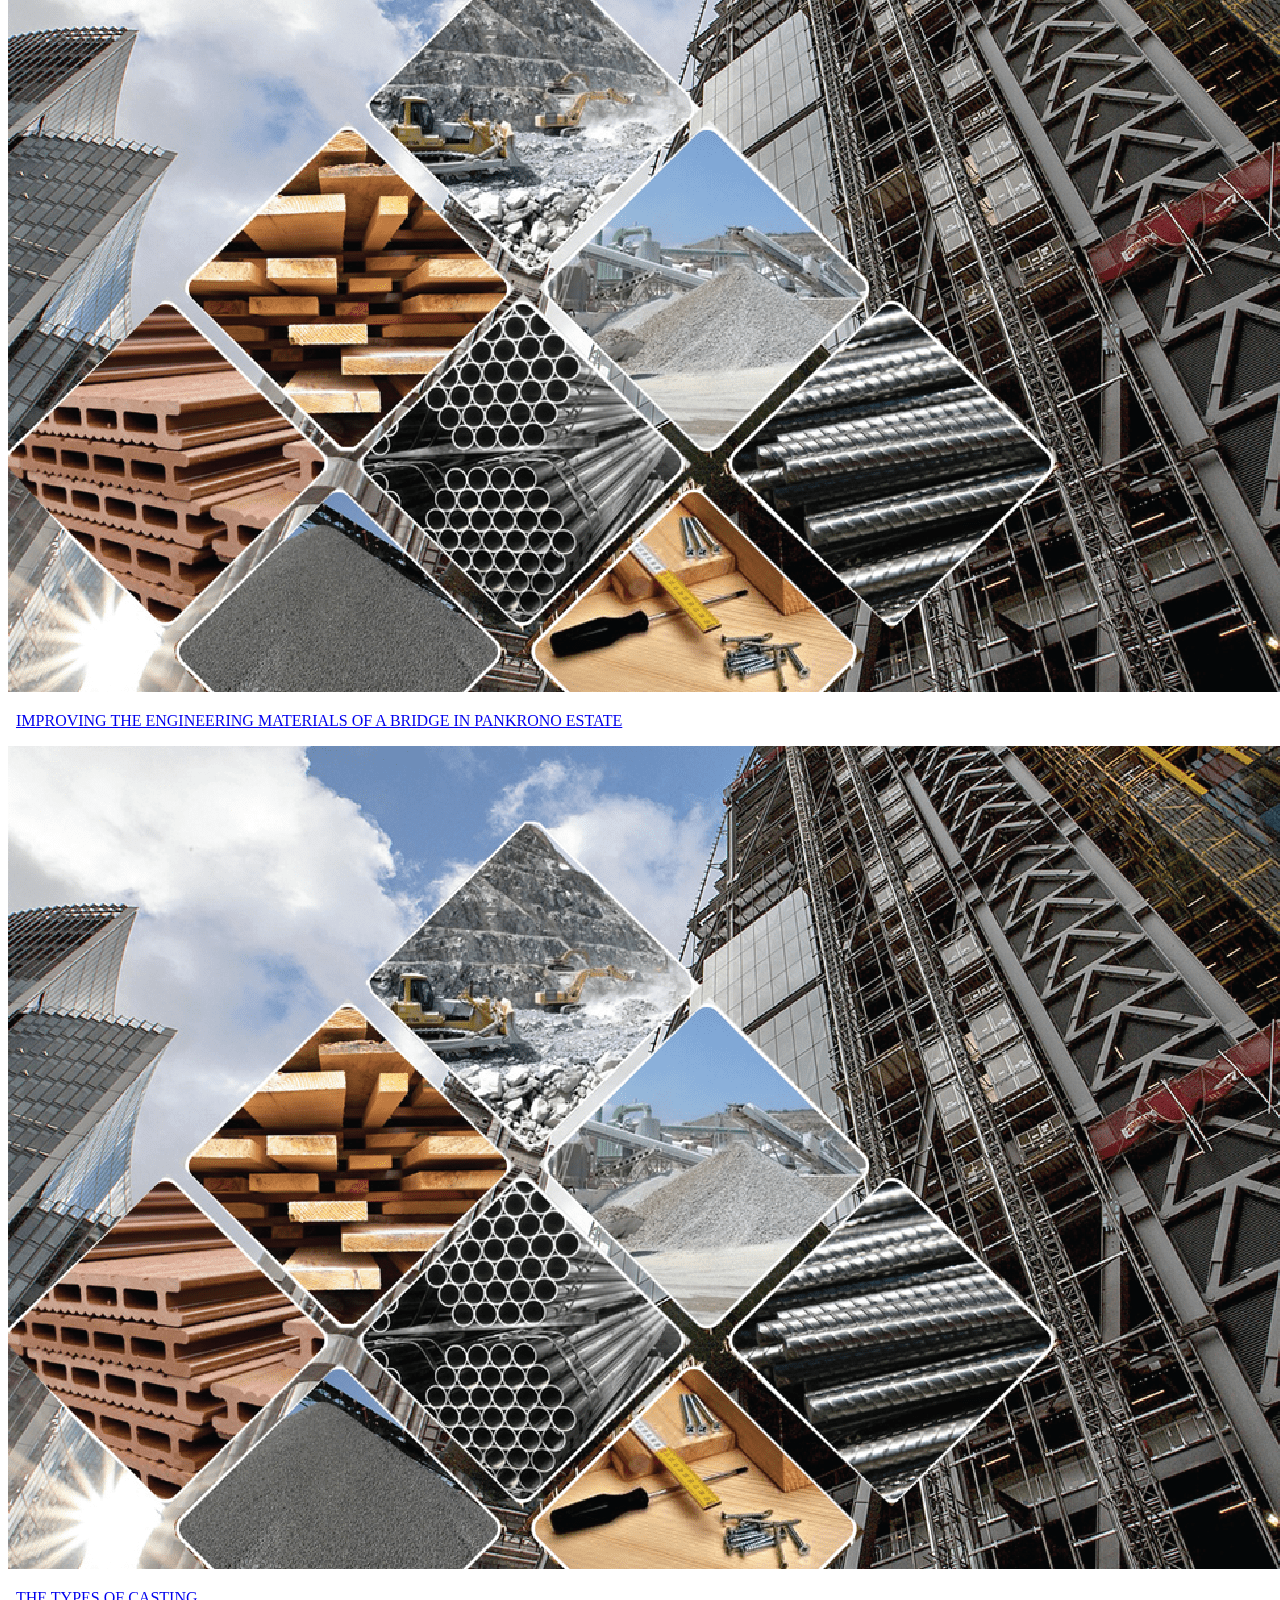
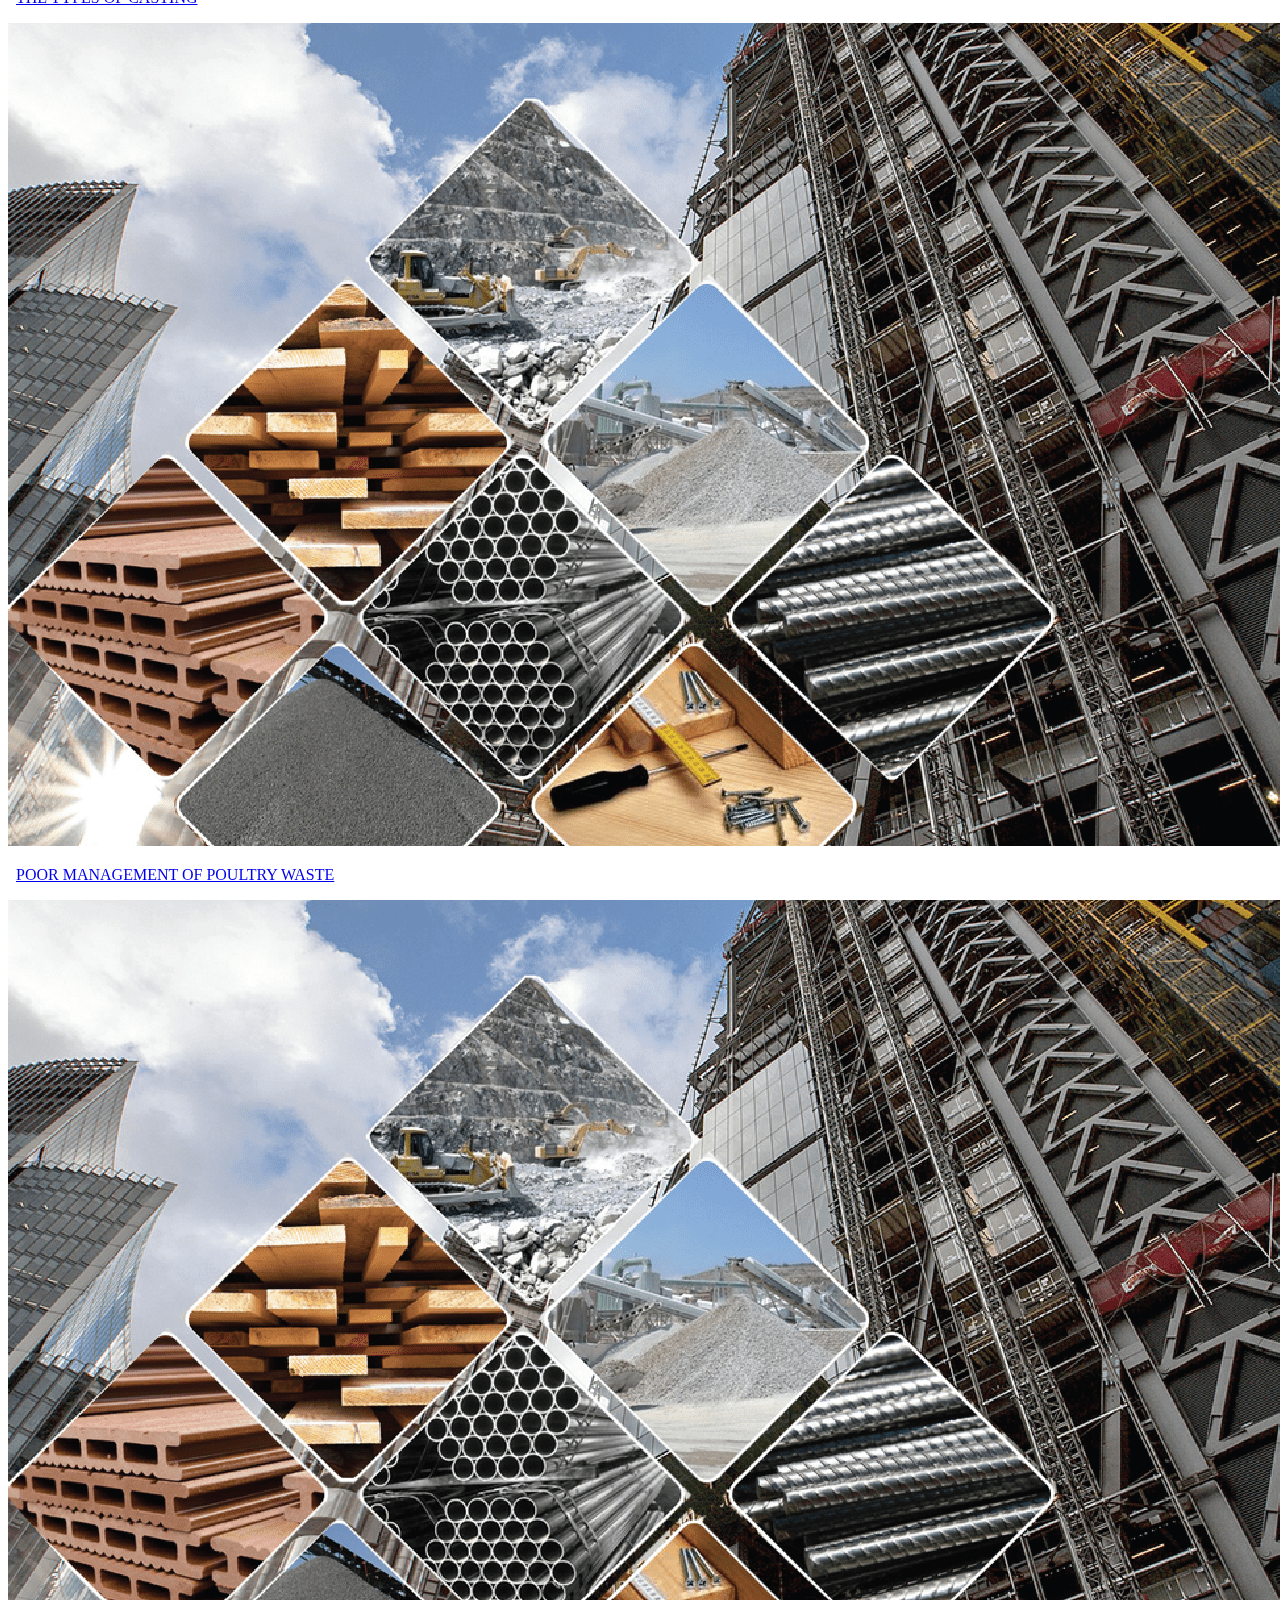
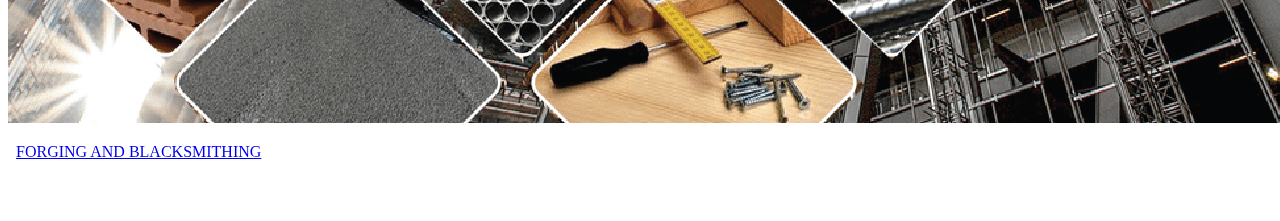
==== commit 7ce066aa: "Updated index.html" ====
--- a/index.html
+++ b/index.html
@@ -5,13 +5,13 @@
 <title>MATESA-KNUST | Official Website</title>
     <meta name="description" content="Welcome to the Materials and Metallurgical Engineering Student Association of KNUST, MATESA! Join us to explore innovative research, networking opportunities, events, and resources tailored for students passionate about materials science and engineering. Connect, collaborate, and advance your career in the field!">
     <meta name="keywords" content="MATESA, Materials Engineering, Metallurgical Engineering, KNUST, student association, materials science, metallurgy, engineering students, networking, workshops, research, events, career development, Ghana">
-    <meta property="og:image" content="https://matesa.space/images/matfav.jpg" />
+    <meta property="og:image" content="https://sly-j7.github.io/Matesa/images/matfav.jpg" />
     <meta property="og:locale" content="en_US">
     <meta property="og:type" content="website">
     <meta property="og:title" content="MATESA-KNUST | Official Website">
     <meta property="og:description" content="Welcome to the Materials and Metallurgical Engineering Student Association of KNUST, MATESA! Join us to explore innovative research, networking opportunities, events, and resources tailored for students passionate about materials science and engineering. Connect, collaborate, and advance your career in the field!">
         <meta name="google-site-verification" content="nhmXtWxmlncE8xKcXKMCaOR6PFaYbpcHimrVb9U2iRY" />
-    <meta property="og:url" content="https://matesa.space">
+    <meta property="og:url" content="https://sly-j7.github.io/Matesa">
     <meta property="og:site_name" content="MATESA-KNUST | Official Website">
 <meta charset="utf-8">
 <meta name="viewport" content="width=device-width, initial-scale=1">
@@ -500,4 +500,4 @@
 <script type=text/javascript src="footer3.js">
 </script>
 </div><!-- end of main div -->
-</html>+</html>
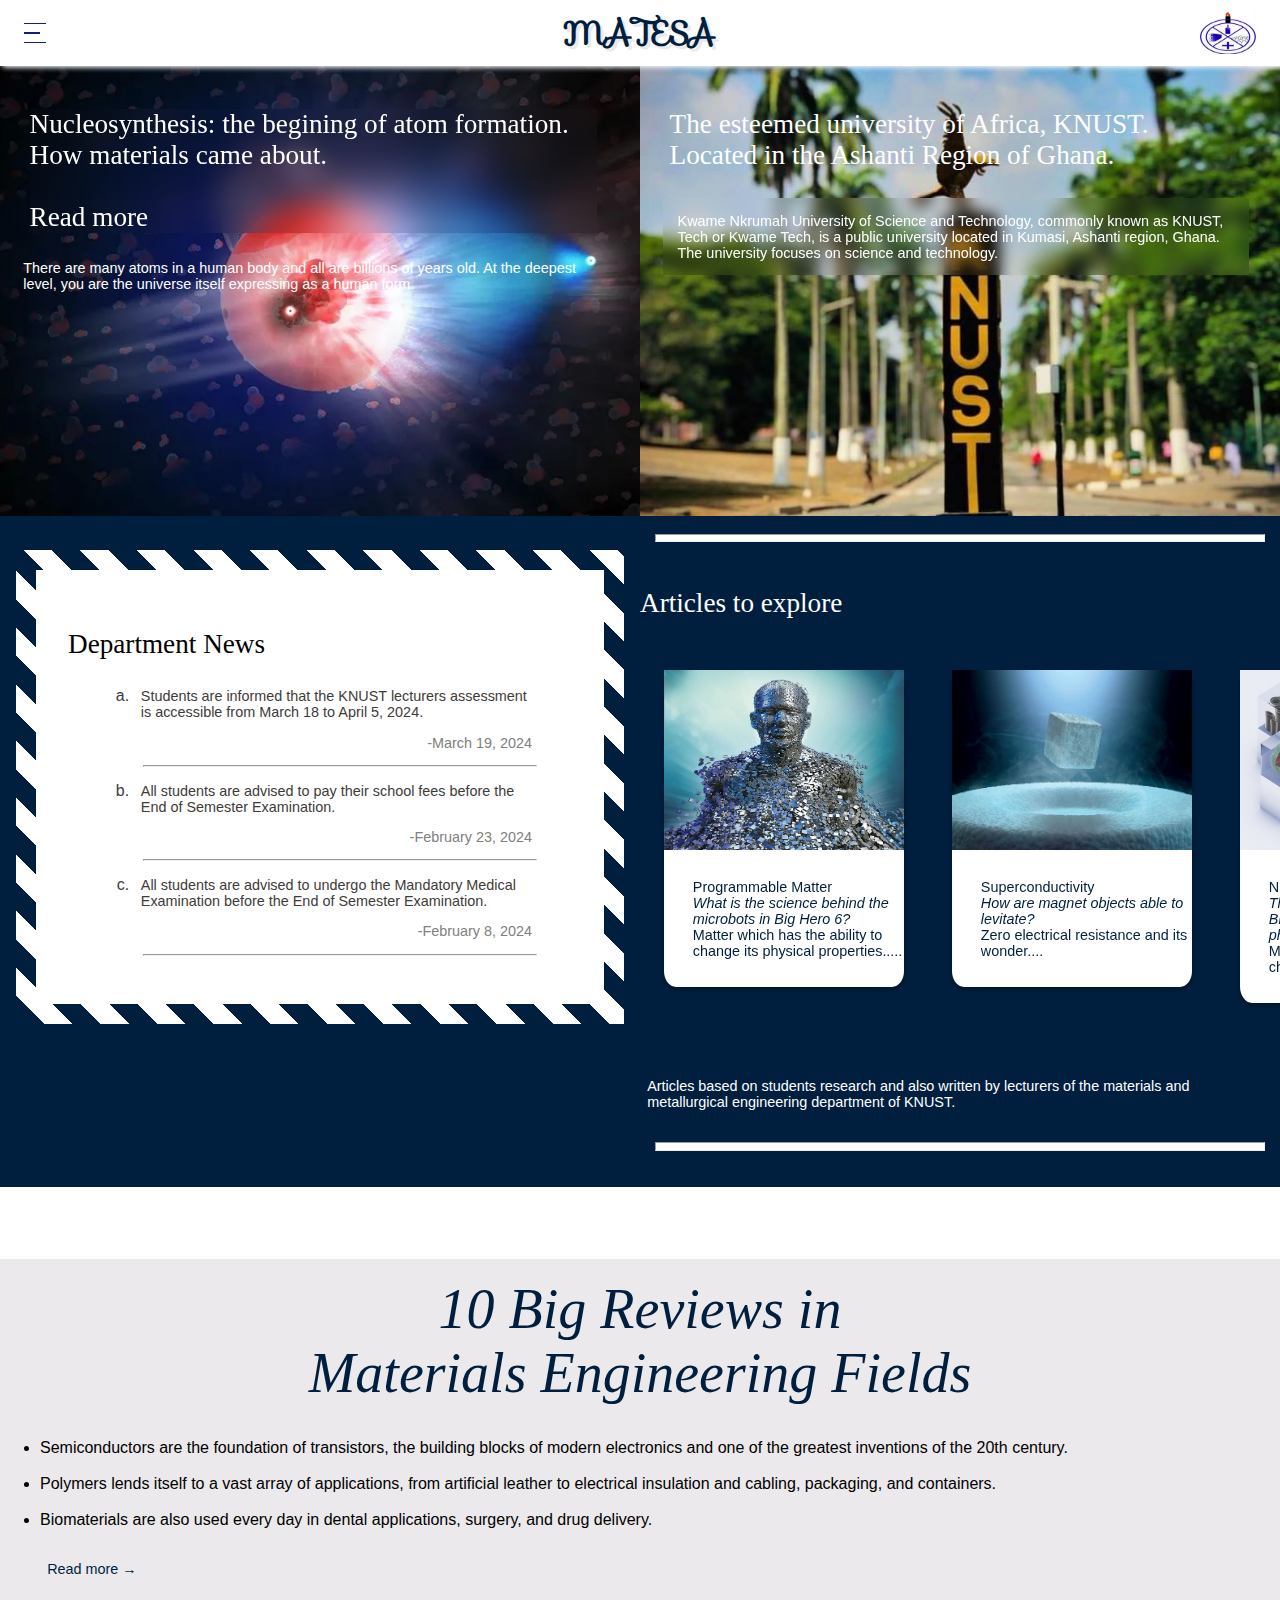
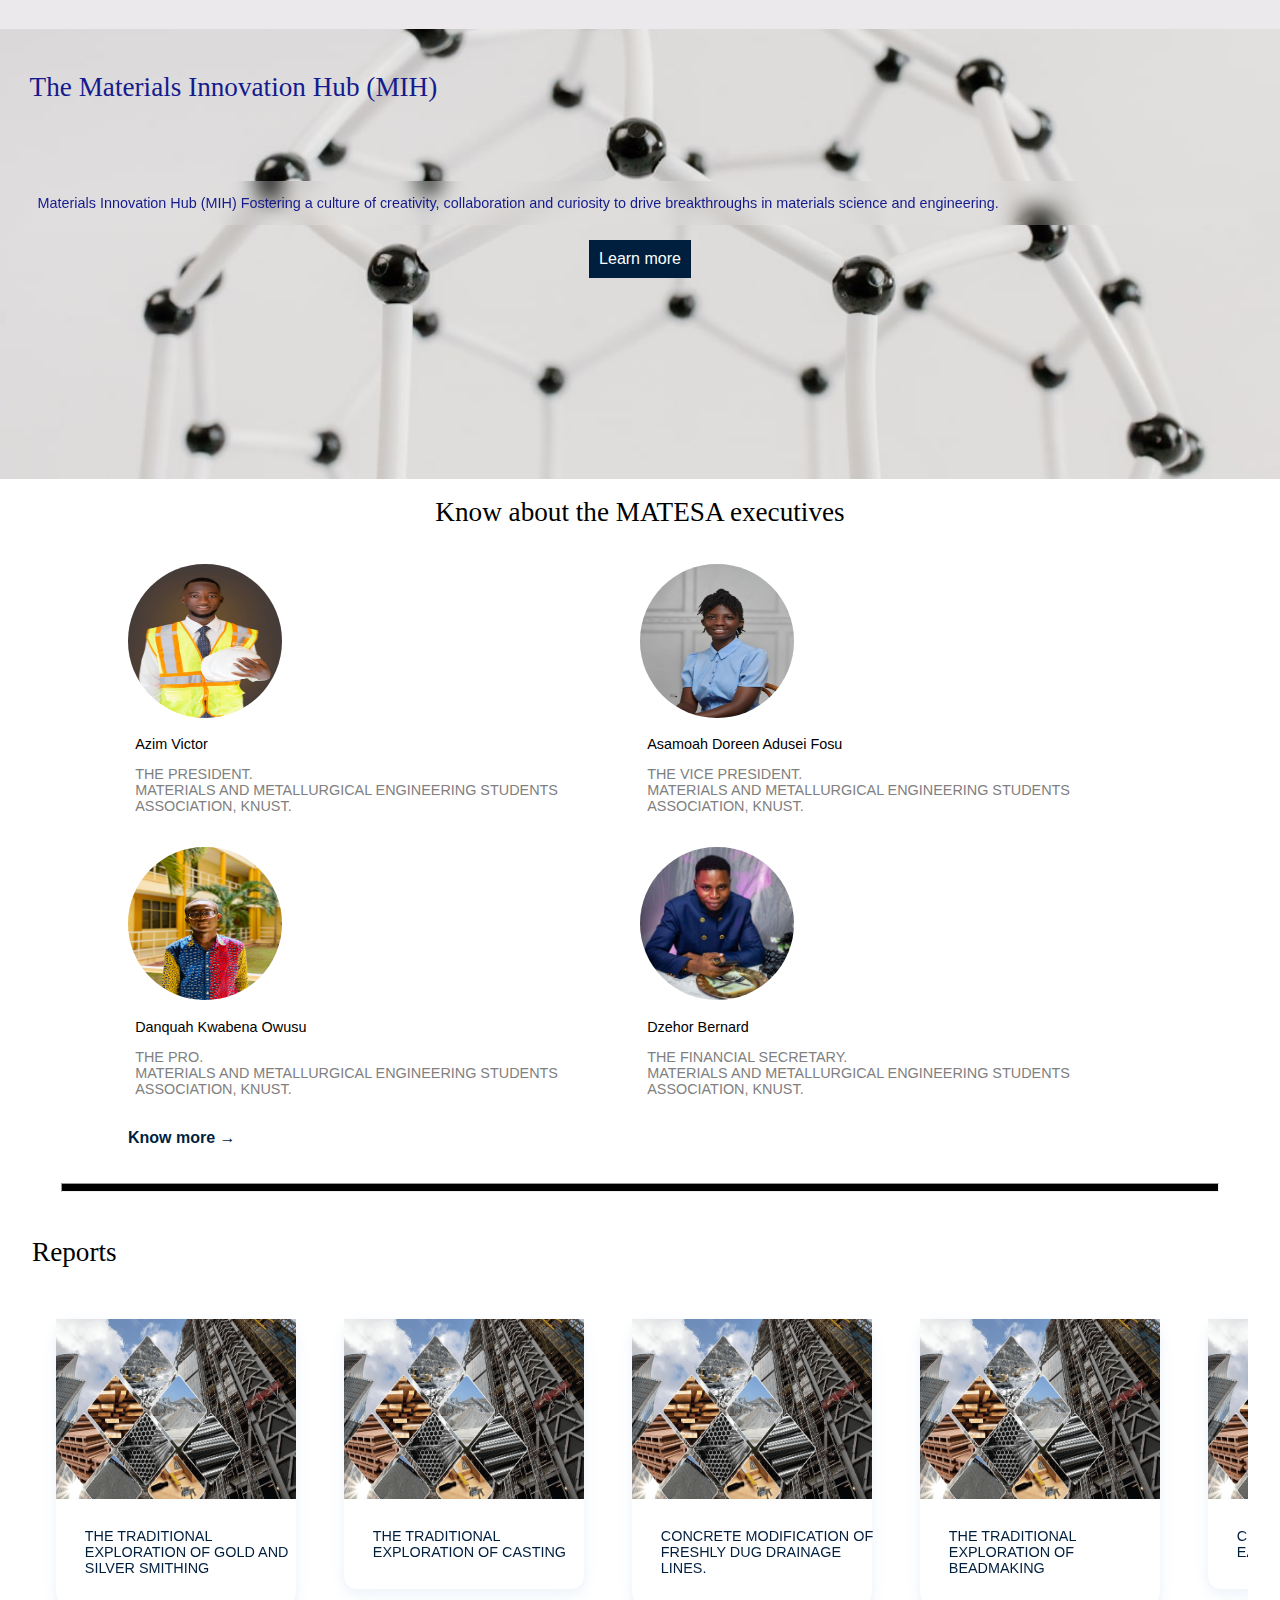
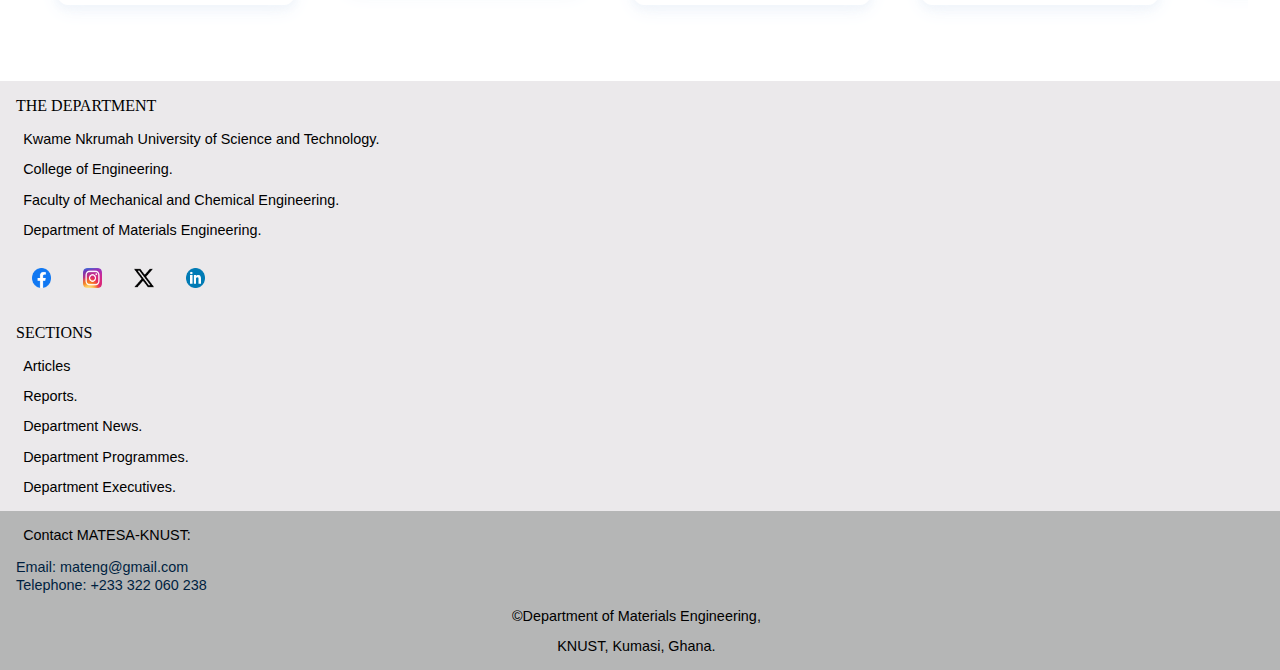
==== commit 15298bf7: "Add files via upload" ====
--- a/index.html
+++ b/index.html
@@ -500,4 +500,4 @@
 <script type=text/javascript src="footer3.js">
 </script>
 </div><!-- end of main div -->
-</html>
+</html>--- a/matesa.css
+++ b/matesa.css
@@ -0,0 +1,612 @@
+html
+{
+ margin: 0;
+ padding: 0;
+ scroll-behavior: smooth;
+}
+header, .header
+{
+  background-color: white;
+  height: auto;
+  position: relative;
+  width: 100%;
+  display: flex;
+  flex-direction: row;
+  align-items: baseline;
+  top: 0;
+  z-index: 100;
+  padding: 0;
+  margin: 0;
+  text-align: center;
+  box-shadow: 3px 0 6px 0 #F2F6FB,3px 0 6px 0 #F2F6FB;
+  box-sizing: border-box;
+}
+.leftDiv
+{
+width: 30%;
+display: flex;
+flex-direction: row;
+align-items: baseline;
+margin: auto;
+}
+.centerDiv
+{
+width: 40%;
+display: flex;
+flex-direction: row;
+ justify-content: center;
+ align-items: baseline;
+ margin: 0.5em 0;
+}
+.rightDiv
+{
+width: 30%;
+display: flex;
+flex-direction: row;
+align-items: baseline;
+margin: auto;
+}
+@media only screen and (min-width: 550px){
+  /* For desktop: */
+.header { 
+  width: 100%; 
+  padding: 0; 
+  margin: 0;
+  height: auto;
+  }
+}
+.container
+{
+  display: block;
+  cursor: pointer;
+  float: left;
+  position: relative;
+  margin: auto 0 auto 0.5em;
+  box-sizing: border-box;
+}
+.bar2
+{
+  width: 0.8em;
+  aspect-ratio; 4/3;
+  height: 0.1em;
+  background-color: #151B8D;
+  margin: 0.3em 0;
+  transition: 0.4s;
+  object-fit: fill;
+}
+.bar1, .bar3
+{
+  width: 1.1em;
+  height: 0.1em;
+  aspect-ratio; 4/3;
+  background-color: #151B8D;
+  margin: 0.1em 0;
+  transition: 0.4s;
+  object-fit: fill;
+}
+@media only screen and (min-width: 1000px){
+  /* For desktop: */
+.bar2 {
+  width: 1em;
+  height: 0.1em;
+  margin: 0.5em 0;
+  }
+.bar1, .bar3 {
+  width: 1.4em;
+  height: 0.1em;
+  margin: 0.3em 0;
+  }
+}
+h1
+{
+  position: relative;
+  font-weight: 700;
+  color: #151B8D;
+  font-size: 1.3em;
+  font-family: "Sofia", sans-serif;
+  text-align: center;
+  padding: 0;
+  margin: auto;
+  display: block;
+  text-shadow: 0.1em 0.1em #EBE9EB;
+}
+.matLogo
+{
+  width: 30%;
+  aspect-ratio: 4/3;
+  position: relative;
+  padding: 0;
+  margin:  auto 0.5em auto auto;;
+  display: block;
+  float: right;
+}
+@media only screen and (min-width: 600px){
+.matLogo
+{ 
+  width: 3em;
+  aspect-ratio: 4/3;
+  position: relative;
+  padding: 0;
+  margin: auto 1.5em auto auto;
+  display: block;
+  float: right;
+ }
+.container
+{
+  margin: auto 0 auto 1.5em;
+ }
+}
+@media only screen and (min-width: 850px) {
+.matLogo
+{
+  width: 3.5em;
+  aspect-ratio: 4/3;
+  position: relative;
+  padding: 0;
+  margin: auto 1.5em auto auto;
+  display: block;
+  float: right;
+ }
+.container
+{
+  margin: auto 0 auto 1.5em;
+ }
+}
+.content
+{
+   margin: 0.5em;
+   padding: 0;
+   display: block;
+   position: relative;
+   background-color: white;
+   width: 98%;
+   height: auto;
+   overflow: clip;
+   margin: auto;
+   box-sizing: border-box;
+   font-family:Helvetica, Verdana,Arial,sans-serif	;
+}
+@media only screen and (min-width: 550px){
+.content
+{
+ width: 95%;
+ height: 50%;
+ margin: auto;
+ display: block;
+ }
+h1
+{
+position: relative;
+  font-weight: 700;
+  color: #151B8D;
+  font-size: 2em;
+  text-align: center;
+  padding: 0;
+  margin: auto;
+  display: block;
+  text-shadow: 0.1em 0.1em #EBE9EB;
+ }
+}
+@media only screen and (min-width: 850px) {
+h1
+{
+  text-align: center;
+  margin: auto;
+ }
+}
+.sidenav
+{
+  height: 100%;
+  width: 0; /* 0 width - changes with JavaScript */
+  position: fixed;
+  top: 0; /* Stay at the top */
+  left: 0;
+  background-color: #270e59;
+  overflow-x: hidden;
+  padding-top: 2em; /* Place content 60px from the top */
+  transition: 0.5s; /* 0.5 second transition effect to slide in the sidenav */
+  z-index: 200;
+}
+.sidenav a
+{
+  padding: 0.5em 0.5em 0.5em 0.5em;
+  text-decoration: none;
+  font-size: 1.1em;
+  color: #818181;
+  display: block;
+  transition: 0.3s;
+  margin-left: 1.5em;
+}
+.sidenav a:hover
+{
+  color: #f1f1f1;
+}
+
+/* Position and style the close button (top right corner) */
+.sidenav .closebtn
+{
+  position: absolute;
+  top: 0;
+  right: 1em;
+  font-size: 2.5em;
+  margin-left: ;
+  float: right;
+}
+
+/* Style page content - use this if you want to push the page content to the right when you open the side navigation */
+#main {
+  transition: margin-left .5s;
+  padding: 0;
+  margin: 0;
+  width: 100%;
+  position: -webkit-sticky;
+  position: sticky;
+  display: flex;
+  overflow: scroll;
+  flex-direction: column;
+  height: auto;
+  font-family:Helvetica, Verdana,Arial,sans-serif	;
+}
+/* On smaller screens, where height is less than 450px, change the style of the sidenav (less padding and a smaller font size) */
+@media screen and (max-height: 450px) {
+  .sidenav {padding-top: 15px;}
+  .sidenav a {font-size: 18px;}
+}
+.sticky
+{
+ opacity: 1;
+ z-index: 100;
+}
+/* Rotate first bar */
+.change .bar1 {
+  transform: translate(0, 11px) rotate(-45deg);
+}
+
+/* Fade out the second bar */
+.change .bar2 {opacity: 0;}
+
+/* Rotate last bar */
+.change .bar3 {
+  transform: translate(0, -11px) rotate(45deg);
+}
+/* Style all font awesome icons */
+body
+{
+ padding: 0;
+ top: 0;
+ margin: auto;
+ width: 100%;
+ position: relative;
+ z-index: -1;
+ background-color: white;
+ color: black;
+ overflow: scroll;
+ height: auto;
+ display: flex;
+ flex-direction: column;
+ box-sizing: border-box;
+ font-family:Helvetica, Verdana,Arial,sans-serif	;
+}
+.fa
+{
+  padding: 20px;
+  font-size: 1em;
+  width: 5vw;
+  text-align: center;
+  text-decoration: none;
+  background-color: ;
+  color: #001F3F;
+  border-radius: 50%;
+}
+/* hover effect*/
+.fa:hover
+{
+ opacity: 0.7;
+}
+p
+{
+  font-size: 0.9em;
+  color: ;
+  font-family:Helvetica, Verdana,Arial,sans-serif	;
+  font-weight: 100;
+}
+h2
+{
+  font-size: 2em;
+  color: black;
+  font-family: Didot, serif;
+  font-weight: 100;
+}
+@media screen and (min-width: 650px) {
+h2
+{
+  font-size: 3.5em;
+ }
+.blogDate
+{
+ font-size: 2em;
+ }
+}
+h3
+{
+  font-size: 1.7em;
+  font-family: Didot, serif;
+  font-weight: 100;
+  color: ;
+}
+h4
+{
+  float: center;
+  text-align: center;
+  margin-top: 1.5em;
+  color: black;
+  font-family: Bodoni Moda;
+}
+.blogDate
+{
+ margin-left: 2vw; 
+ font-family: Bodoni Moda; 
+ color: black;
+ font-size: 1em;
+}
+.comment
+{
+  font-size: 1em;
+  color: #808080;
+  margin-top: 0;
+  width: 80%;
+  margin: auto auto auto auto;
+}
+.date
+{
+  color: #808080;
+  text-align: right;
+  position: relative;
+}
+.across
+{
+  max-width: 100%;
+  aspect-ratio: 21/9;
+  padding: 0;
+  margin: 0;
+  background-size: cover;
+  box-sizing: border-box;
+  display: block;
+}
+.inside
+{
+  max-width: 70%;
+  aspect-ratio: 4/3;
+  display: block;
+  margin: auto;
+  box-sizing: border-box;
+}
+.wide
+{
+  width: 100%;
+  aspect-ratio: 21/9;
+  margin: auto;
+  background-size: cover;
+  display: block;
+  box-sizing: border-box;
+}
+.media
+{
+  width: 100%;
+  height: auto;
+  display: block;
+  margin: auto;
+  box-sizing: border-box;
+}
+.media img
+{
+  width: 90%;
+  margin: auto;
+  display: block;
+  float: none;
+  aspect-ratio: 16/9;
+  box-sizing: border-box;
+}
+.media figcaption
+{
+  width: 90%;
+  margin: auto;
+  color: #3E3B39;
+  font-family:Helvetica, Verdana,Arial,sans-serif	;
+}
+hr
+{
+  height: 0.4em;
+  background: black;
+  width: 95%;
+  display: block;
+  margin: auto;
+}
+ol
+{
+  font-size: 2.vh;
+  margin-left: 2vw;
+  margin-right: 2vw;
+  color: #3E3B39;
+}
+.news
+{
+  width: 95%;
+  padding: 1vh 1vh 1vh 1vh;
+  position: relative;
+  margin: auto;
+  box-shadow: 0 4px 8px 0 rgba(0, 0, 0, 0.2), 0 6px 20px 0 rgba(0, 0, 0, 0.19);
+  display: block;
+  box-sizing: border-box;
+}
+a
+{
+  text-decoration: none;
+  color: #001F3F;
+  padding: 0;
+  margin: 0;
+}
+button 
+{
+  position: relative;
+  background-color: #001F3F;
+  border: none;
+  font-size: 1em;
+  color: #FFFFFF;
+  padding: 10px;
+  width: auto;
+  text-align: center;
+  transition-duration: 0.4s;
+  text-decoration: none;
+  overflow: hidden;
+  cursor: pointer;
+  margin: auto;
+  display: block;
+}
+button:after
+{
+  content: "";
+  background: #f1f1f1;
+  display: block;
+  position: absolute;
+  padding-top: 300%;
+  padding-left: 350%;
+  margin-left: -20px !important;
+  margin-top: -120%;
+  opacity: 0;
+  transition: all 0.8s
+}
+button:active:after
+{
+  padding: 0;
+  margin: 0;
+  opacity: 1;
+  transition: 0s;
+}
+.about
+{
+  margin: auto;
+  width: 93%;
+  background-color: white;
+  border-radius: 1.5%;
+  padding: 2px 16px;
+  box-shadow: 0 4px 8px 0 rgba(0, 0, 0, 0.2), 0 6px 20px 0 rgba(0, 0, 0, 0.19);
+  transition: 0.3s;
+  text-align: left;
+  color: black;
+  display: block;
+  position: relative;
+  z-index: 0;
+  box-sizing: border-box;
+}
+.report
+{
+  width: 100%;
+  height: auto;
+  white-space: nowrap;
+  overflow-x: auto;
+  display: flex;
+  flex-direction: row;
+  box-sizing: border-box;
+}
+.r1
+{
+  background-color: white;
+  margin: 1.5em;
+  width: 15em;
+  white-space: normal;
+  border-radius: 5%;
+  position: relative;
+  box-shadow: 0 4px 8px 0 #F2F6FB, 0 6px 20px 0 #F2F6FB;
+  box-sizing: border-box;
+}
+.r1 img, .r1Adv img
+{
+  width: 15em;
+  aspect-ratio: 4/3;
+  padding: 0;
+  margin:0;
+  display: block;
+  position: relative;
+  box-sizing: border-box;
+}
+.r1 p, .r1Adv p
+{
+  padding: 2em;
+  width: 90%;
+  text-align: left;
+  margin: auto;
+}
+figure
+{
+  width: 100%;
+  position: relative;
+  height: auto;
+  display: block;
+  box-sizing: border-box;
+}
+figcaption
+{
+  width: 55%;
+  float: right;
+  color: #3E3B39;
+  font-family:Helvetica, Verdana,Arial,sans-serif	;
+  font-size: 1em;
+  display: block;
+  position: relative;
+  margin: auto;
+}
+.articles
+{
+  margin: auto;
+  width: 2px 16px;
+  background-color: white;
+  border-radius: ;
+  padding: 10px 10px;
+  box-shadow: 0 4px 8px 0 #F2F6FB, 0 6px 20px 0 #F2F6FB;
+  transition: 0.3s;
+  text-align: left;
+  color: black;
+  display: block;
+  position: relative;
+  z-index: 0;
+  box-sizing: border-box;
+}
+.cube
+{
+  width: 100%;
+  float: ;
+  aspect-ratio: 16/9;
+  border-radius: ;
+  display: block;
+  margin: auto;
+}
+@media only screen and (min-width: 850px) {
+.cube 
+{
+  width: 50%;
+  margin: auto auto auto 0;
+  padding: 2em;
+  float: left;
+ }
+}
+.blog
+{
+  position: relative;
+  padding: 1em;
+  background: white;
+  margin: auto;
+  width: 95%;
+  box-sizing: border-box;
+}
+.blog::first-letter
+{
+  font-size: 5em;
+}
+footer
+{
+ display:flex;
+ flex-direction: column;
+ white-space:nowrap;
+ box-sizing: border-box;
+}
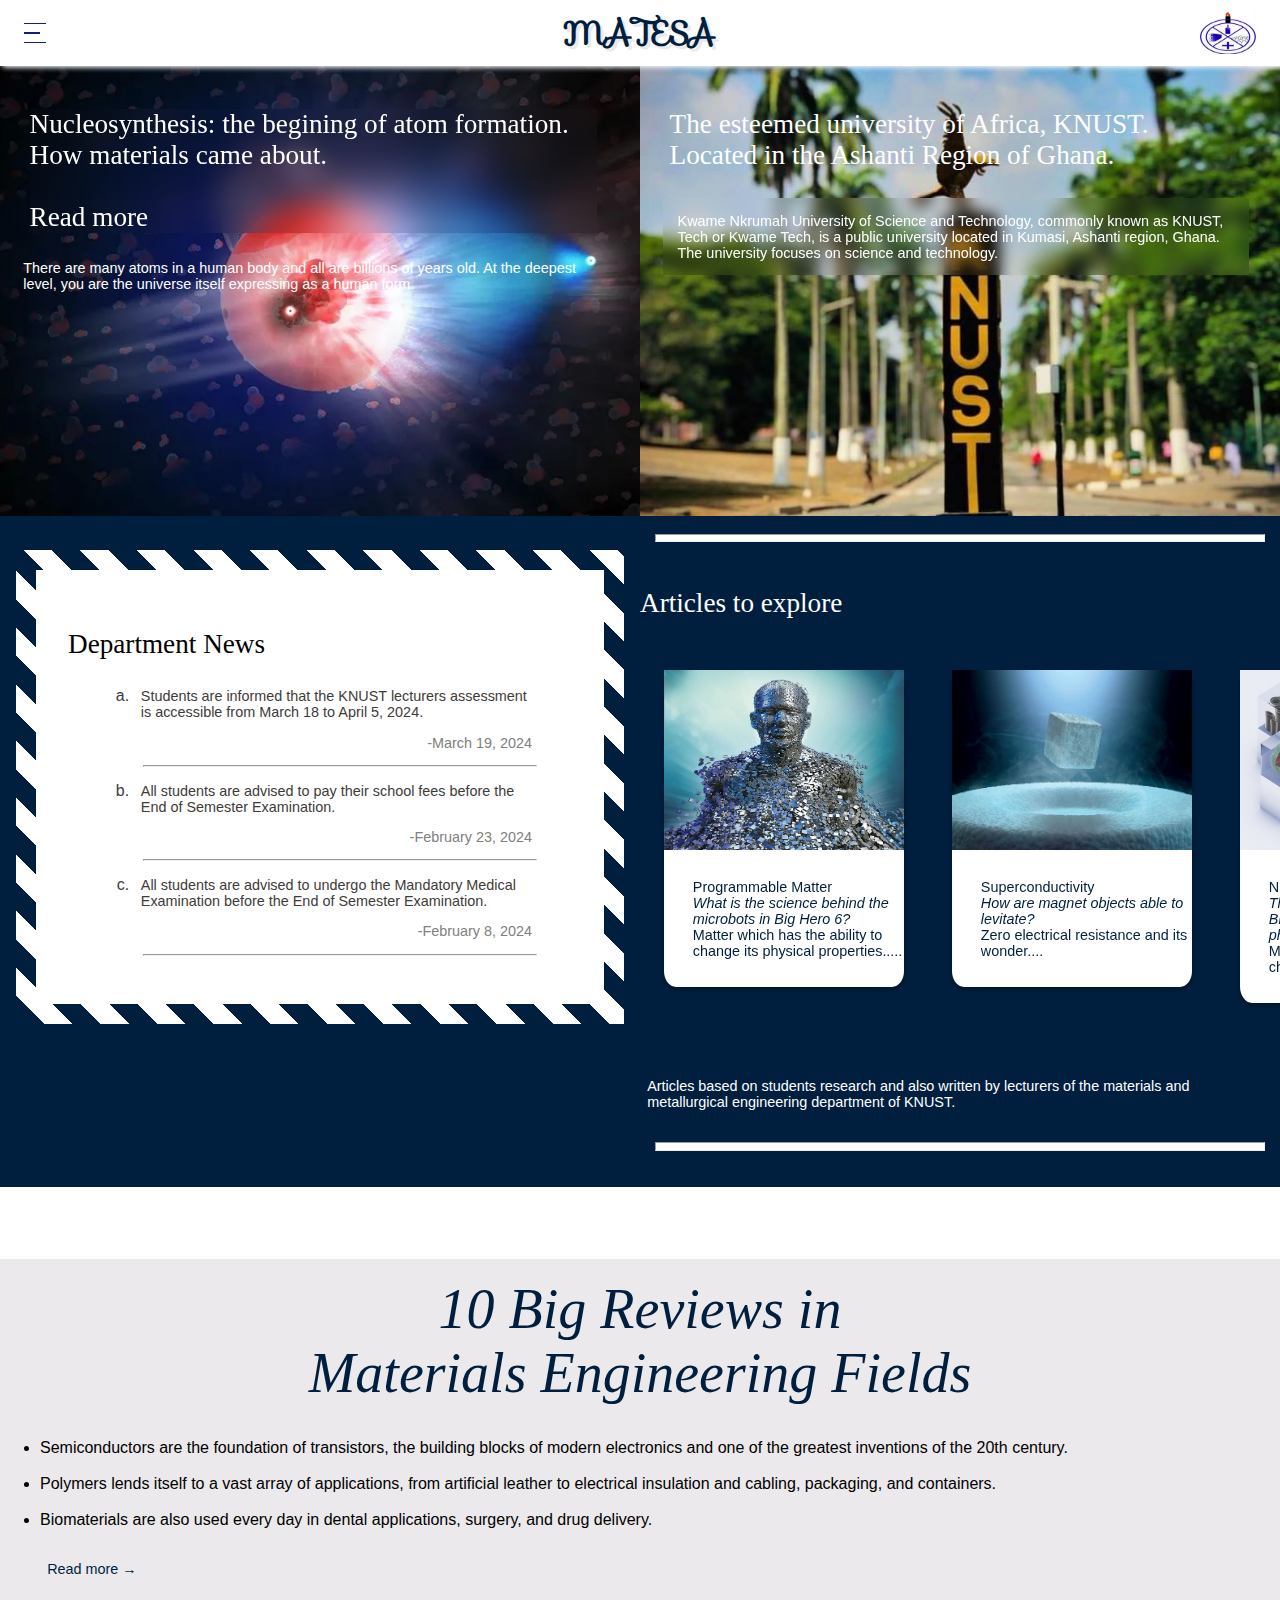
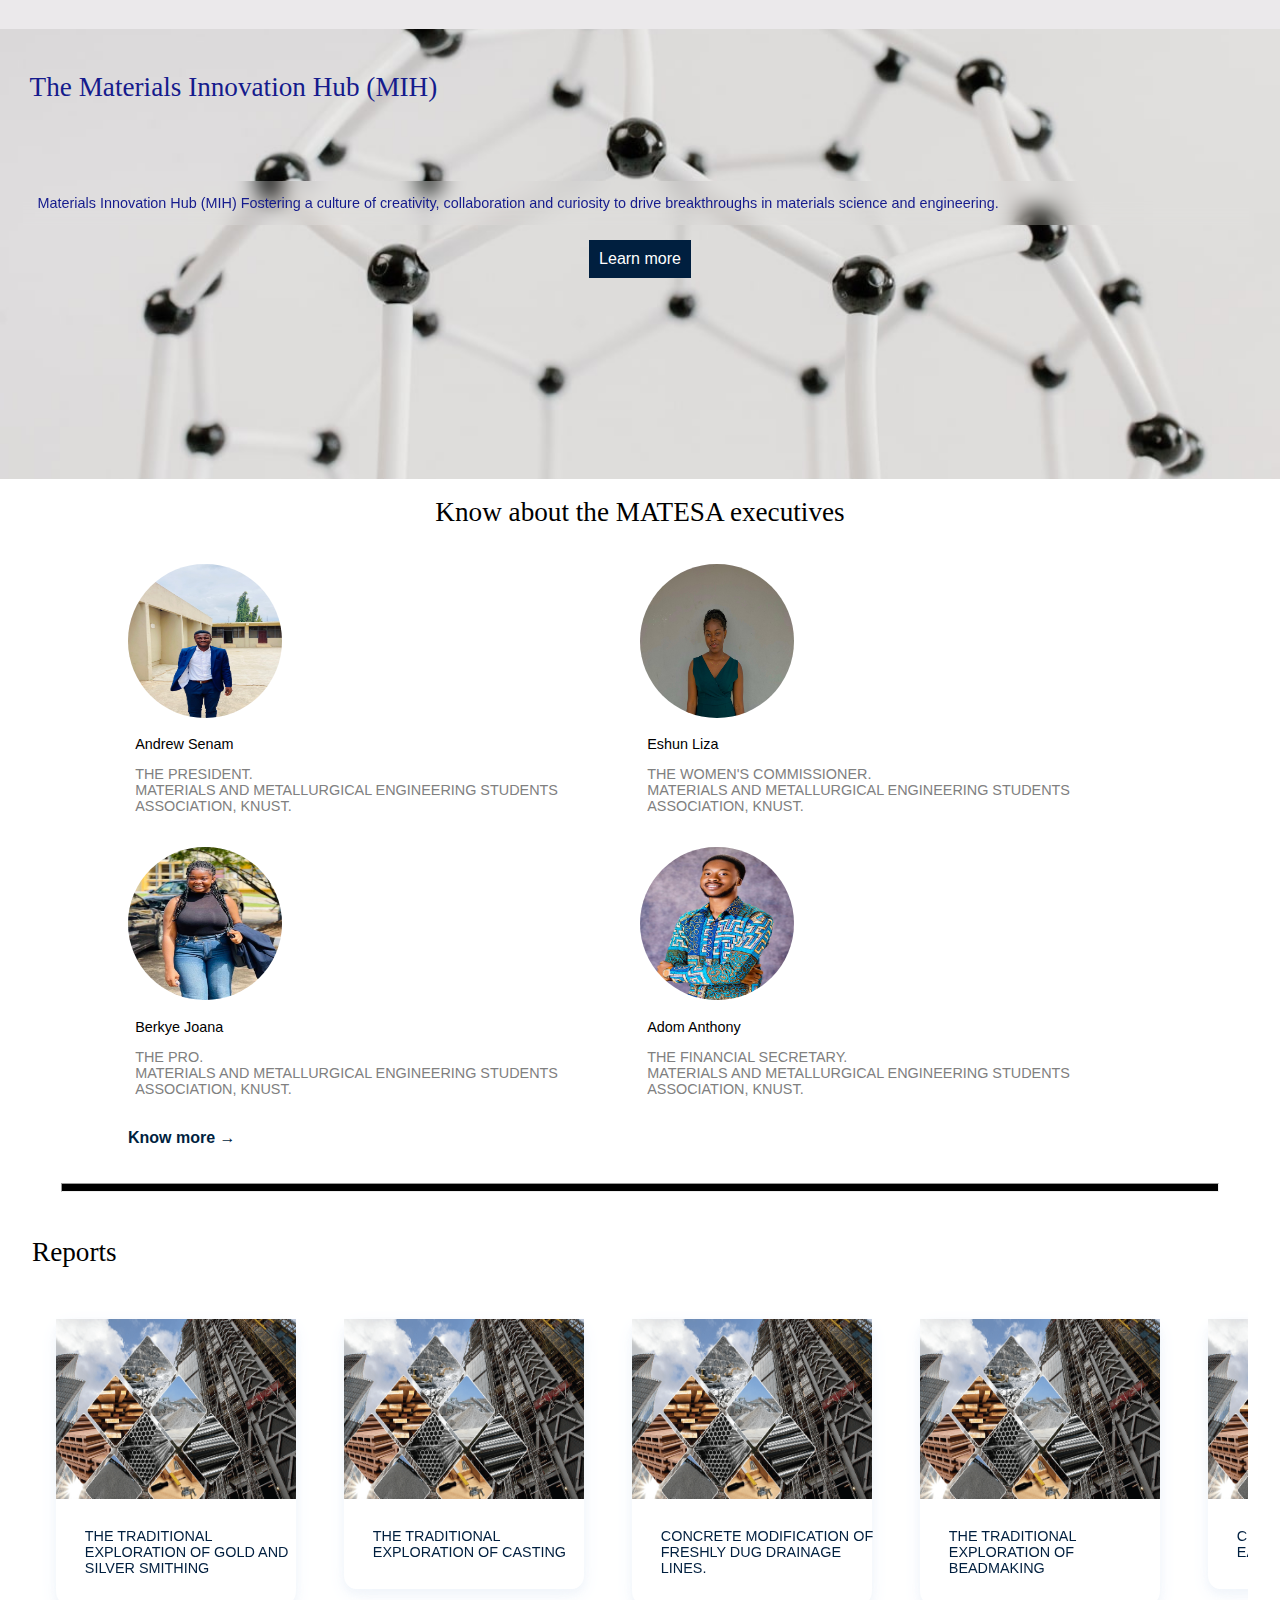
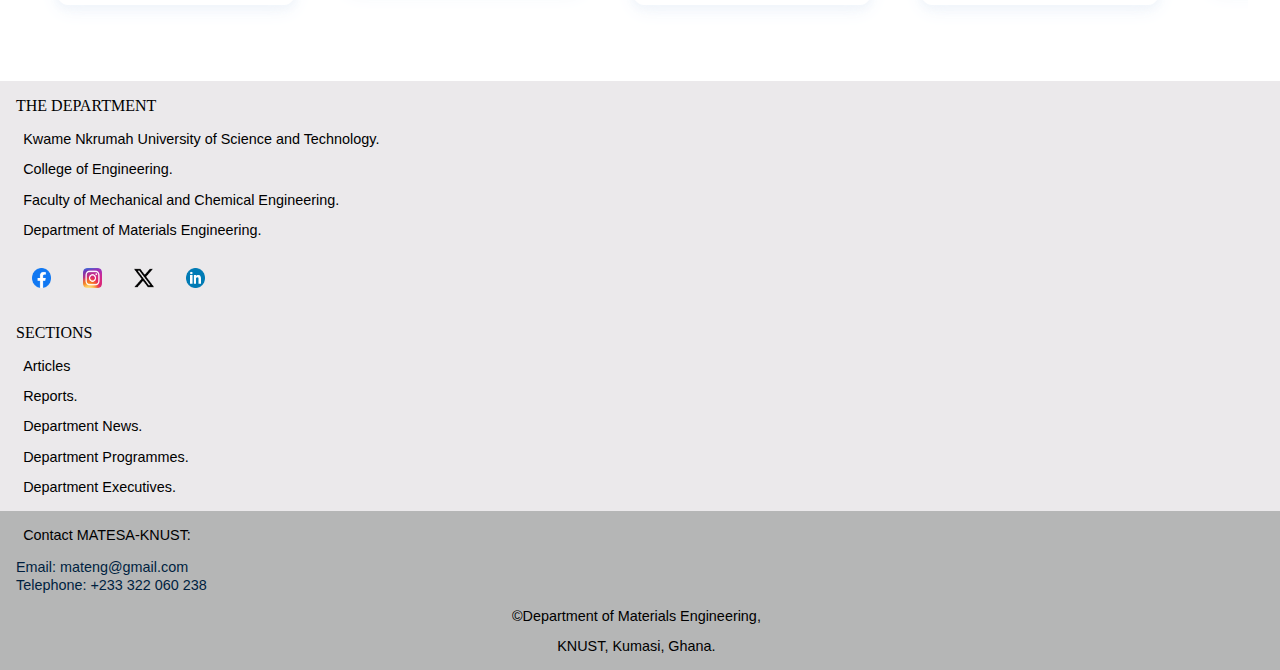
==== commit 514c1972: "Add files via upload" ====
--- a/index.html
+++ b/index.html
@@ -367,16 +367,16 @@
 
 <div style="width: 50%; float:right;">
 
-<img src="matpictures/doreen.JPG" class="exeImage" alt="Doreen"/>
-<p><b>Asamoah Doreen Adusei Fosu</b><p/>
-<p style="color: #808080;text-transform: uppercase;">The Vice President.<br />
+<img src="matExecutives/Wo.jpg" class="exeImage" alt="WOCOM"/>
+<p><b>Eshun Liza</b><p/>
+<p style="color: #808080;text-transform: uppercase;">The Women's Commissioner.<br />
 Materials and Metallurgical Engineering Students Association, KNUST.
 </p>
 
 <br />
 
-<img src="matpictures/dzehor.JPG" class="exeImage" alt="Dzehor"/>
-<p><b>Dzehor Bernard</b><p/>
+<img src="matExecutives/financial.JPG" class="exeImage" alt="Adom"/>
+<p><b>Adom Anthony</b><p/>
 <p style="color: #808080;text-transform: uppercase;">The Financial Secretary.<br />
 Materials and Metallurgical Engineering Students Association, KNUST.
 </p>
@@ -386,16 +386,16 @@
 
 <div style="width: 50%; float: left;">
 
-<img src="matpictures/azim-victor.JPG" class="exeImage" alt="Victor"/>
-<p><b>Azim Victor</b></p>
+<img src="matExecutives/president.JPG" class="exeImage" alt="Andrew"/>
+<p><b>Andrew Senam</b></p>
 <p style="color: #808080;text-transform: uppercase;">The President.<br />
 Materials and Metallurgical Engineering Students Association, KNUST.
 </p>
 
 <br />
 
-<img src="matpictures/danquah.JPG" class="exeImage" alt="Danquah"/>
-<p><b>Danquah Kwabena Owusu</b>
+<img src="matExecutives/pro.JPG" class="exeImage" alt="Joan"/>
+<p><b>Berkye Joana</b>
 <p style="color: #808080;text-transform: uppercase;">The PRO.<br />
 Materials and Metallurgical Engineering Students Association, KNUST.
 </p>
